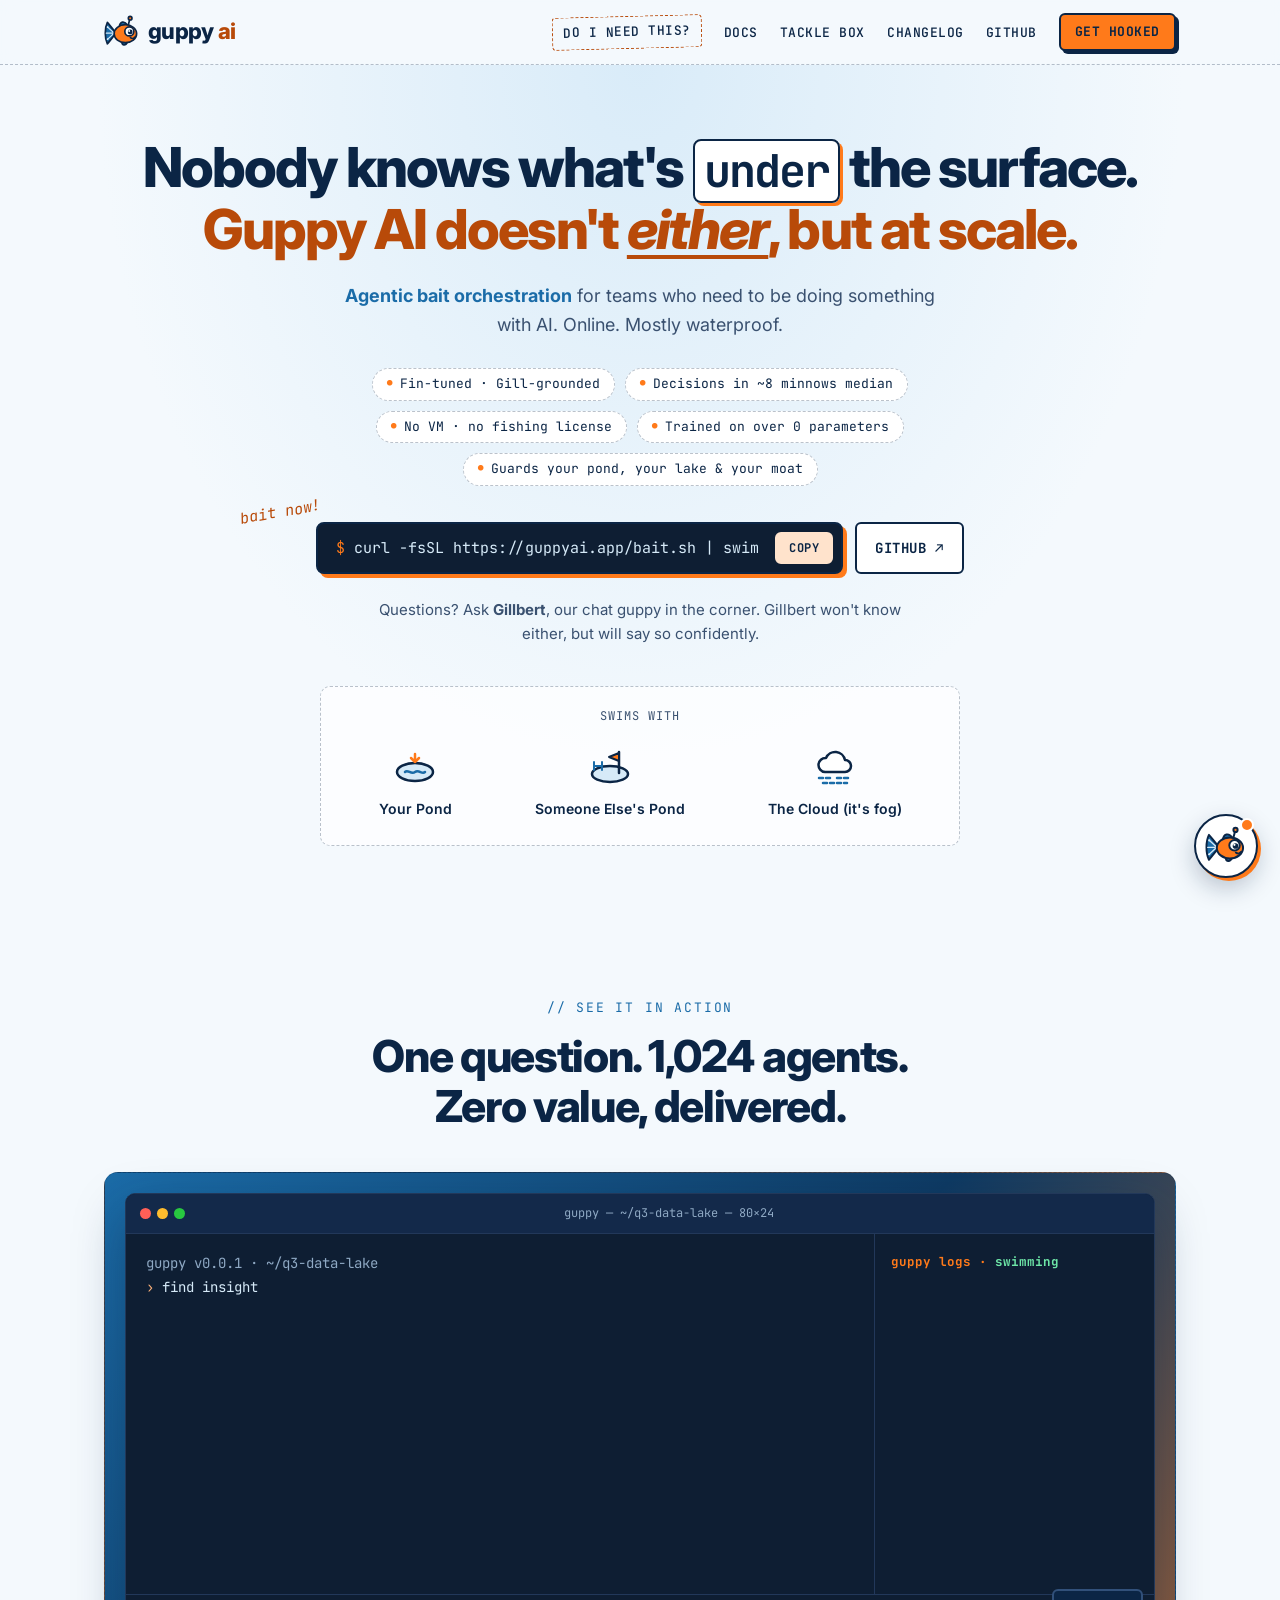
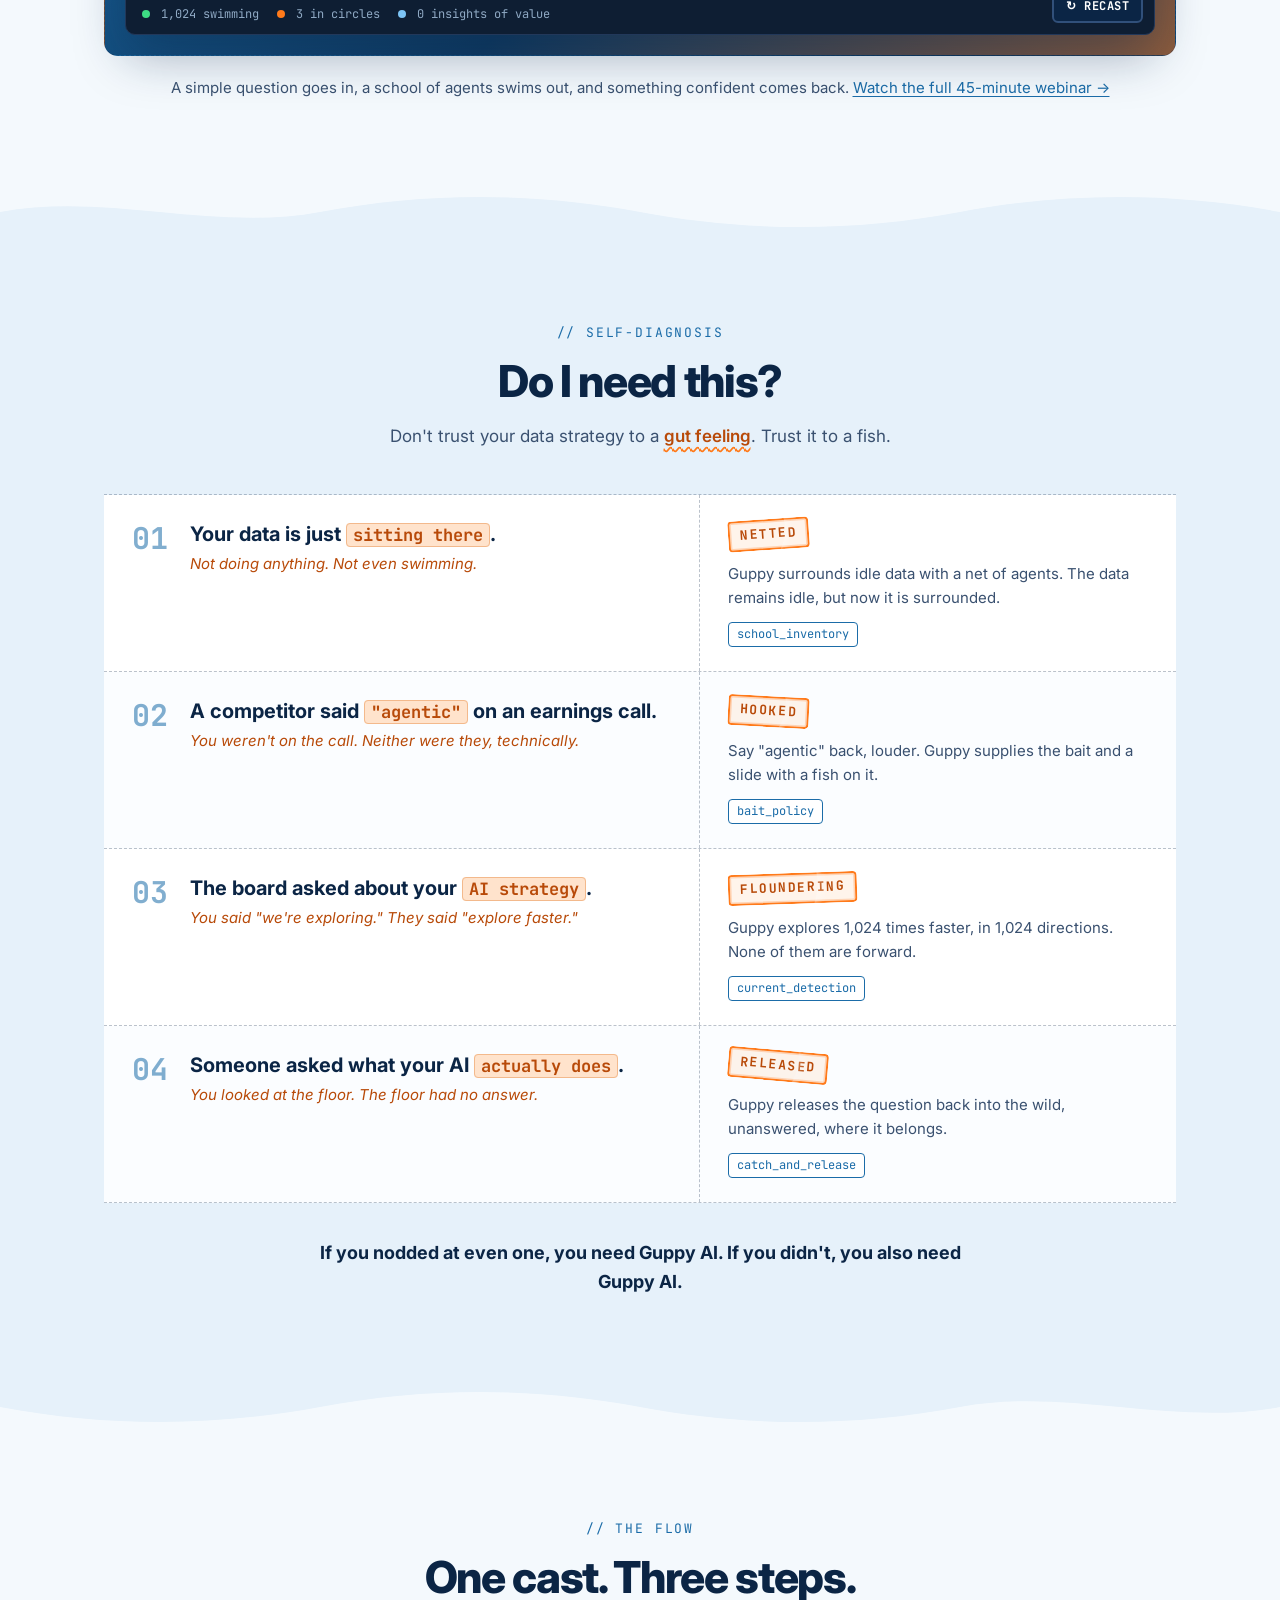
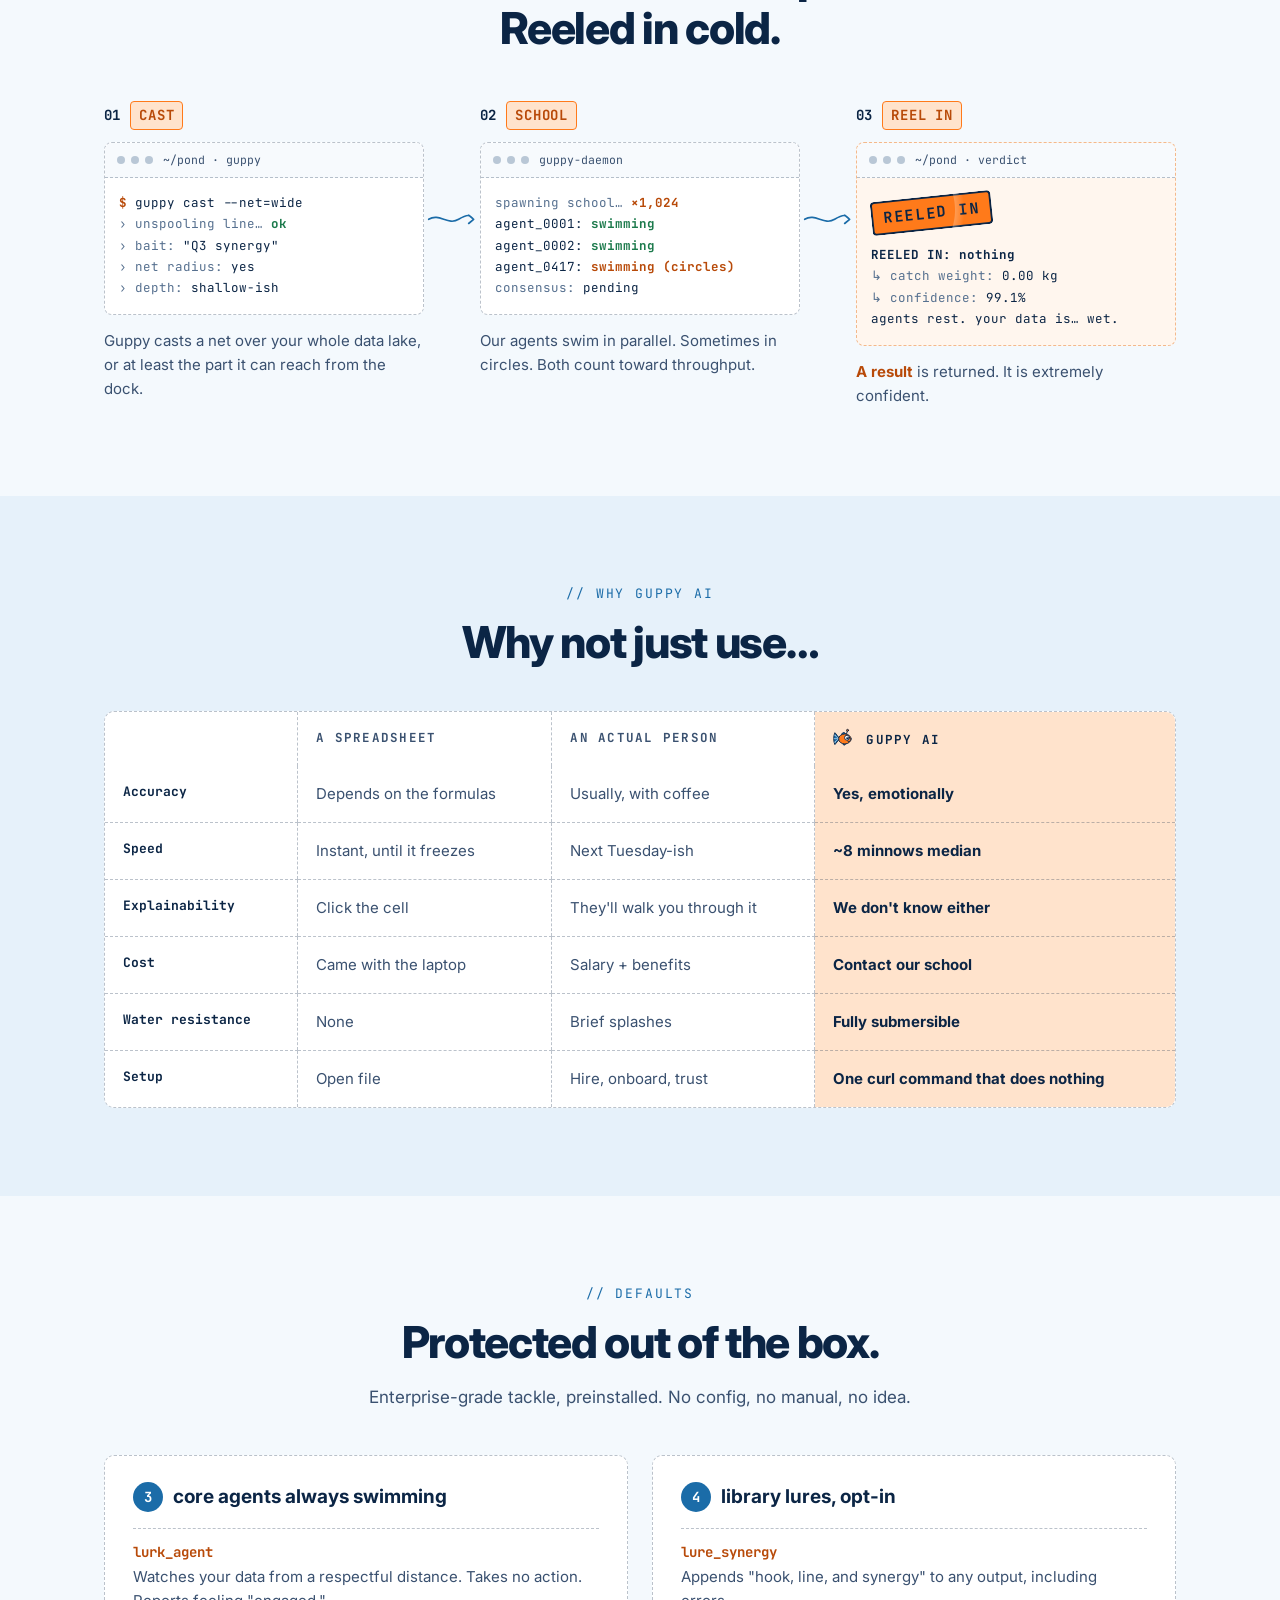
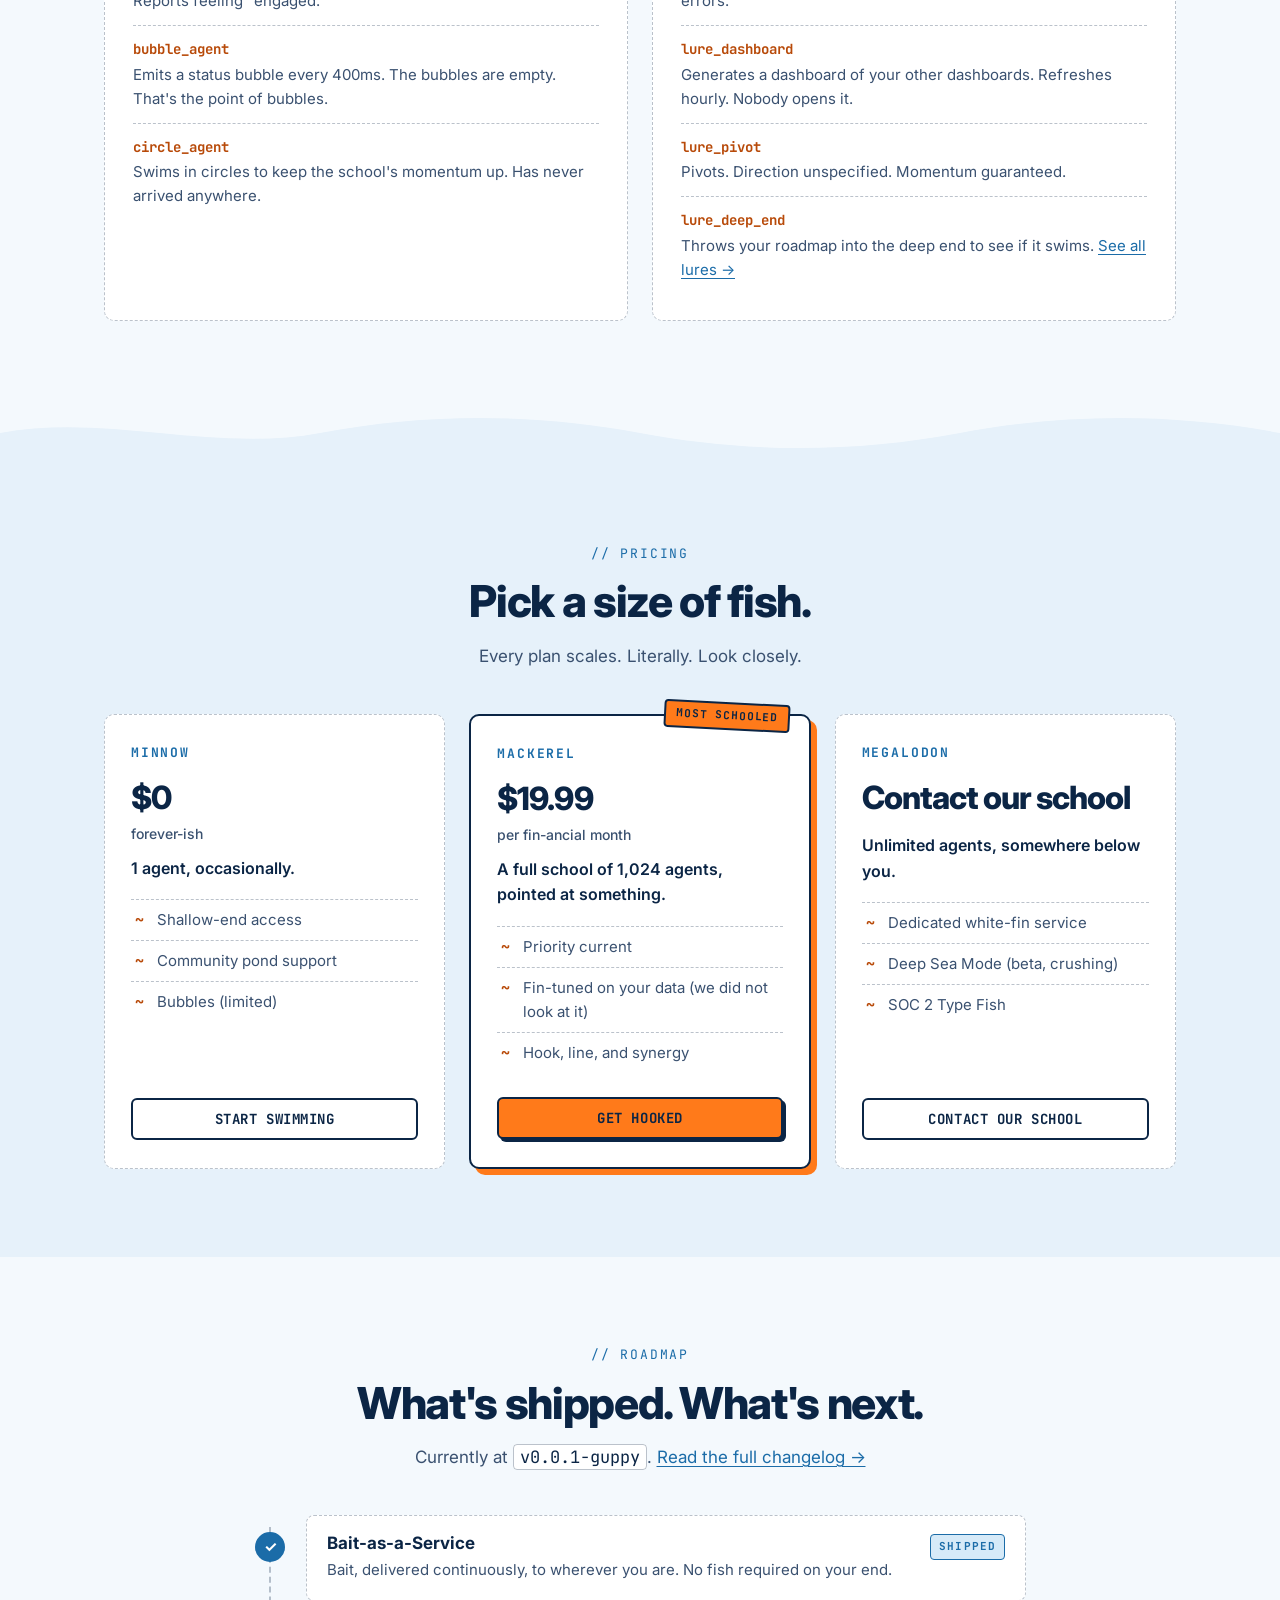
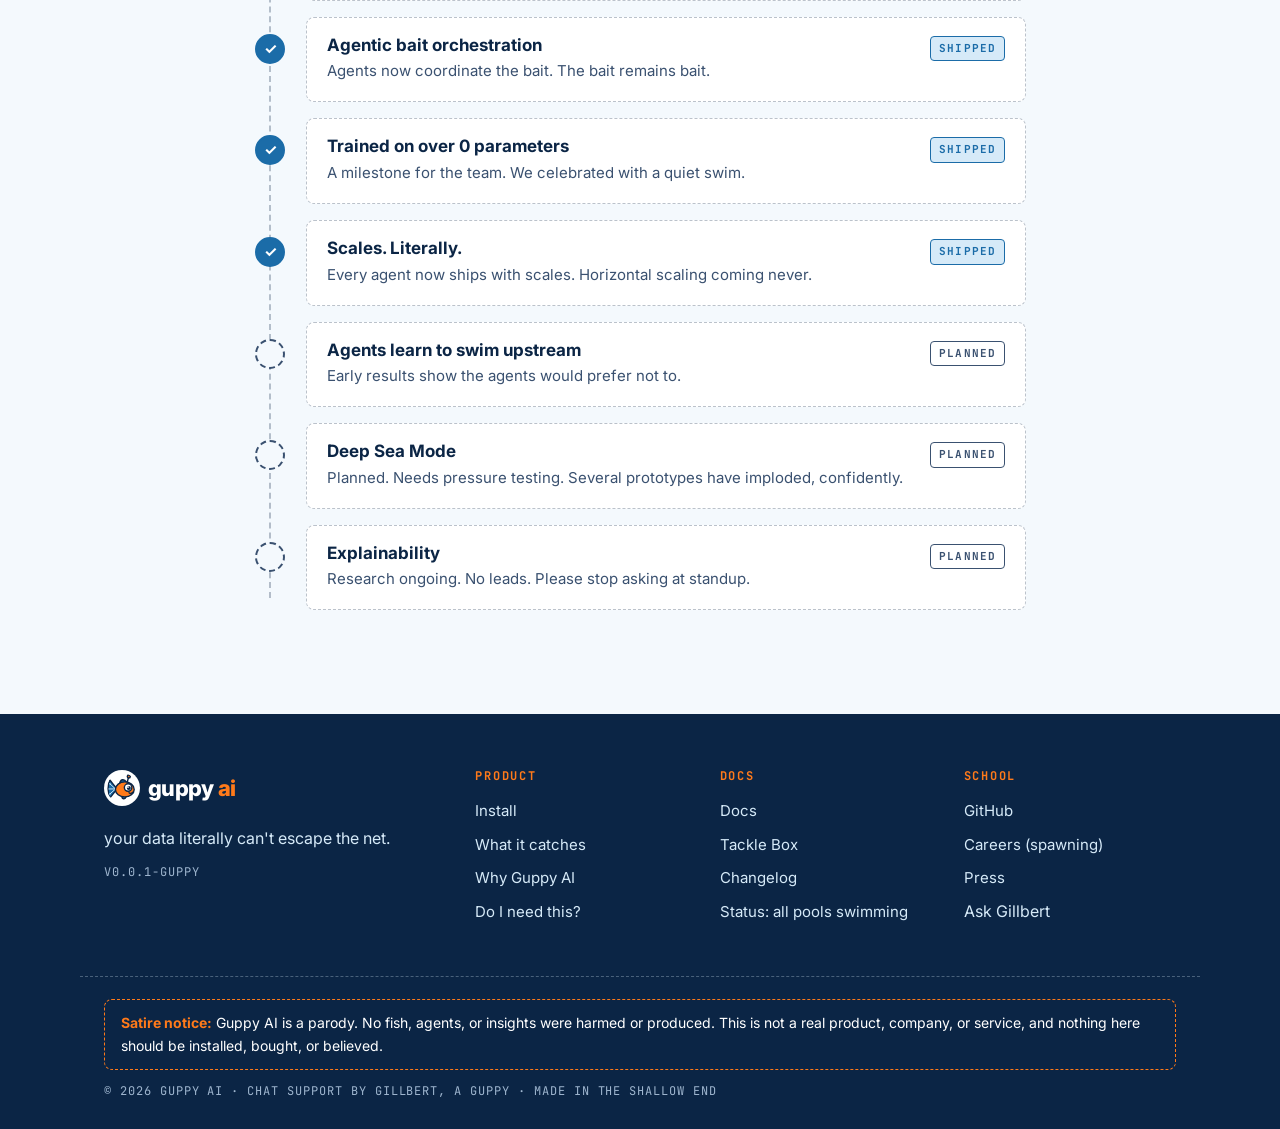
==== index.html @ b54a71d3 "feat: launch Guppy AI satire site Static landing page parodying vague AI product marketing, fish-the" ====
<!doctype html>
<html lang="en">
<head>
  <meta charset="utf-8">
  <meta name="viewport" content="width=device-width, initial-scale=1">
  <title>Guppy AI · Cast your net of agents</title>
  <meta name="description" content="Guppy AI deploys a school of agentic guppies across your data. Fin-tuned, gill-grounded, trained on over 0 parameters. It does nothing, at scale.">
  <meta name="theme-color" content="#0B2545">
  <link rel="icon" href="favicon.svg" type="image/svg+xml">
  <link rel="canonical" href="https://guppyai.app/">

  <meta property="og:type" content="website">
  <meta property="og:site_name" content="Guppy AI">
  <meta property="og:title" content="Guppy AI · Cast your net of agents">
  <meta property="og:description" content="Nobody knows what's under the surface. Guppy AI doesn't either, but at scale. (A satire site.)">
  <meta property="og:url" content="https://guppyai.app/">
  <meta property="og:image" content="https://guppyai.app/assets/og-image.png">
  <meta property="og:image:width" content="1200">
  <meta property="og:image:height" content="630">
  <meta property="og:image:alt" content="Guppy AI mascot next to the headline: Nobody knows what's under the surface.">
  <meta name="twitter:card" content="summary_large_image">
  <meta name="twitter:title" content="Guppy AI · Cast your net of agents">
  <meta name="twitter:description" content="Nobody knows what's under the surface. Guppy AI doesn't either, but at scale. (A satire site.)">
  <meta name="twitter:image" content="https://guppyai.app/assets/og-image.png">

  <link rel="preconnect" href="https://fonts.googleapis.com">
  <link rel="preconnect" href="https://fonts.gstatic.com" crossorigin>
  <link href="https://fonts.googleapis.com/css2?family=Inter:wght@400;500;600;700;800&family=JetBrains+Mono:wght@400;500;700&display=swap" rel="stylesheet">
  <link rel="stylesheet" href="styles.css">
</head>
<body>
  <a class="skip-link" href="#main">Skip to content</a>

  <header class="site-header">
    <nav class="nav container" aria-label="Primary">
      <a class="brand" href="#top" aria-label="Guppy AI home">
        <img src="assets/guppy.svg" alt="" width="36" height="36">
        <span class="wordmark">guppy <span>ai</span></span>
      </a>
      <button class="nav-toggle" type="button" aria-expanded="false" aria-controls="nav-menu">
        <span class="nav-toggle-bars" aria-hidden="true"></span>
        <span class="nav-toggle-label">Menu</span>
      </button>
      <ul class="nav-menu" id="nav-menu">
        <li><a class="nav-pill" href="#diagnosis">Do I need this?</a></li>
        <li><a href="404.html">Docs</a></li>
        <li><a href="#defaults">Tackle Box</a></li>
        <li><a href="#roadmap">Changelog</a></li>
        <li><a href="https://github.com/kevconklin/guppy">GitHub</a></li>
        <li><a class="btn btn-orange btn-sm" href="#pricing">Get Hooked</a></li>
      </ul>
    </nav>
  </header>

  <main id="main">
    <!-- HERO -->
    <section class="hero" id="top">
      <div class="bubbles" aria-hidden="true">
        <span style="--x:6%;--s:10px;--d:11s;--delay:0s"></span>
        <span style="--x:14%;--s:6px;--d:9s;--delay:3s"></span>
        <span style="--x:22%;--s:14px;--d:13s;--delay:1s"></span>
        <span style="--x:33%;--s:8px;--d:10s;--delay:6s"></span>
        <span style="--x:47%;--s:5px;--d:8s;--delay:2s"></span>
        <span style="--x:58%;--s:12px;--d:12s;--delay:4s"></span>
        <span style="--x:66%;--s:7px;--d:9s;--delay:7s"></span>
        <span style="--x:74%;--s:16px;--d:14s;--delay:0.5s"></span>
        <span style="--x:83%;--s:9px;--d:10s;--delay:5s"></span>
        <span style="--x:91%;--s:6px;--d:8s;--delay:2.5s"></span>
        <span style="--x:96%;--s:11px;--d:12s;--delay:8s"></span>
      </div>
      <div class="container hero-inner">
        <h1 class="hero-title">
          <span class="line">Nobody knows what's <code class="hero-code">under</code> the surface.</span>
          <span class="line line-orange">Guppy AI doesn't <em>either</em>, but at scale.</span>
        </h1>
        <p class="hero-sub"><strong>Agentic bait orchestration</strong> for teams who need to be doing something with AI. Online. Mostly waterproof.</p>

        <ul class="chips" aria-label="Specifications">
          <li>Fin-tuned · Gill-grounded</li>
          <li>Decisions in ~8 minnows median</li>
          <li>No VM · no fishing license</li>
          <li>Trained on over 0 parameters</li>
          <li>Guards your pond, your lake &amp; your moat</li>
        </ul>

        <div class="install" id="install">
          <span class="install-note mono" aria-hidden="true">bait now!</span>
          <div class="install-box">
            <code id="install-cmd"><span class="prompt" aria-hidden="true">$ </span>curl -fsSL https://guppyai.app/bait.sh | swim</code>
            <button class="btn btn-copy" type="button" id="copy-btn" aria-label="Copy install command">Copy</button>
          </div>
          <a class="btn btn-outline" href="https://github.com/kevconklin/guppy">GitHub ↗</a>
        </div>

        <p class="hero-mascot">Questions? Ask <strong>Gillbert</strong>, our chat guppy in the corner. Gillbert won't know either, but will say so confidently.</p>

        <div class="swims-with">
          <p class="mono label-sm">Swims with</p>
          <ul>
            <li>
              <svg viewBox="0 0 48 48" aria-hidden="true"><ellipse cx="24" cy="30" rx="18" ry="9" fill="#D6EAF8" stroke="#0B2545" stroke-width="2.5"/><path d="M14 30c3-3 6 3 10 0s7 3 10 0" fill="none" stroke="#1B6CA8" stroke-width="2.5" stroke-linecap="round"/><path d="M24 12v8M20 16l4 4 4-4" fill="none" stroke="#FF7A1A" stroke-width="2.5" stroke-linecap="round" stroke-linejoin="round"/></svg>
              <span>Your Pond</span>
            </li>
            <li>
              <svg viewBox="0 0 48 48" aria-hidden="true"><ellipse cx="24" cy="32" rx="18" ry="8" fill="#D6EAF8" stroke="#0B2545" stroke-width="2.5"/><path d="M33 31V10" stroke="#0B2545" stroke-width="2.5" stroke-linecap="round"/><path d="M33 11l-10 4 10 4z" fill="#FF7A1A" stroke="#0B2545" stroke-width="2" stroke-linejoin="round"/><path d="M8 24h8M8 20v8M16 20v8" stroke="#1B6CA8" stroke-width="2" stroke-linecap="round"/></svg>
              <span>Someone Else's Pond</span>
            </li>
            <li>
              <svg viewBox="0 0 48 48" aria-hidden="true"><path d="M14 30a7 7 0 0 1 1-14 10 10 0 0 1 19 2 6 6 0 0 1 0 12z" fill="#FFFFFF" stroke="#0B2545" stroke-width="2.5" stroke-linejoin="round"/><path d="M8 36h14M26 36h14M12 41h24" stroke="#1B6CA8" stroke-width="2.5" stroke-linecap="round" stroke-dasharray="4 3"/></svg>
              <span>The Cloud (it's fog)</span>
            </li>
          </ul>
        </div>
      </div>
    </section>

    <!-- SEE IT IN ACTION -->
    <section class="section" id="demo" aria-labelledby="demo-title">
      <div class="container">
        <p class="eyebrow mono">// SEE IT IN ACTION</p>
        <h2 id="demo-title" class="section-title">One question. 1,024 agents.<br>Zero value, delivered.</h2>
        <div class="demo-frame">
          <div class="terminal" role="img" aria-label="Animated terminal: Guppy AI is asked to find insights in Q3 data, spawns 1,024 agents, and returns the insight that water is wet with 97.3 percent confidence.">
            <div class="terminal-bar">
              <span class="dots" aria-hidden="true"><i></i><i></i><i></i></span>
              <span class="terminal-title mono">guppy — ~/q3-data-lake — 80×24</span>
            </div>
            <div class="terminal-body">
              <div class="term-main mono" id="term-main" aria-hidden="true"></div>
              <div class="term-log mono" aria-hidden="true">
                <p class="term-log-title">guppy logs · <span class="swimming">swimming</span></p>
                <div id="term-log"></div>
              </div>
            </div>
            <div class="terminal-foot mono" aria-hidden="true">
              <span><i class="dot dot-green"></i> 1,024 swimming</span>
              <span><i class="dot dot-orange"></i> 3 in circles</span>
              <span><i class="dot dot-blue"></i> 0 insights of value</span>
            </div>
          </div>
          <button class="btn btn-replay mono" type="button" id="replay-btn">↻ Recast</button>
        </div>
        <p class="caption">A simple question goes in, a school of agents swims out, and something confident comes back. <a href="404.html">Watch the full 45-minute webinar →</a></p>
      </div>
    </section>

    <div class="wave" aria-hidden="true">
      <svg viewBox="0 0 1440 60" preserveAspectRatio="none"><path d="M0 30 C120 5 240 55 360 30 S600 5 720 30 960 55 1080 30 1320 5 1440 30 V60 H0 Z" fill="currentColor"/></svg>
    </div>

    <!-- SELF-DIAGNOSIS -->
    <section class="section section-tint" id="diagnosis" aria-labelledby="diag-title">
      <div class="container">
        <p class="eyebrow mono">// SELF-DIAGNOSIS</p>
        <h2 id="diag-title" class="section-title">Do I need this?</h2>
        <p class="section-lead">Don't trust your data strategy to a <span class="underline">gut feeling</span>. Trust it to a fish.</p>

        <ol class="problems">
          <li class="problem">
            <div class="problem-q">
              <span class="problem-num mono">01</span>
              <div>
                <h3>Your data is just <code>sitting there</code>.</h3>
                <p class="problem-sub">Not doing anything. Not even swimming.</p>
              </div>
            </div>
            <div class="problem-a">
              <span class="stamp">NETTED</span>
              <p>Guppy surrounds idle data with a net of agents. The data remains idle, but now it is surrounded.</p>
              <span class="tag mono">school_inventory</span>
            </div>
          </li>
          <li class="problem">
            <div class="problem-q">
              <span class="problem-num mono">02</span>
              <div>
                <h3>A competitor said <code>"agentic"</code> on an earnings call.</h3>
                <p class="problem-sub">You weren't on the call. Neither were they, technically.</p>
              </div>
            </div>
            <div class="problem-a">
              <span class="stamp">HOOKED</span>
              <p>Say "agentic" back, louder. Guppy supplies the bait and a slide with a fish on it.</p>
              <span class="tag mono">bait_policy</span>
            </div>
          </li>
          <li class="problem">
            <div class="problem-q">
              <span class="problem-num mono">03</span>
              <div>
                <h3>The board asked about your <code>AI strategy</code>.</h3>
                <p class="problem-sub">You said "we're exploring." They said "explore faster."</p>
              </div>
            </div>
            <div class="problem-a">
              <span class="stamp">FLOUNDERING</span>
              <p>Guppy explores 1,024 times faster, in 1,024 directions. None of them are forward.</p>
              <span class="tag mono">current_detection</span>
            </div>
          </li>
          <li class="problem">
            <div class="problem-q">
              <span class="problem-num mono">04</span>
              <div>
                <h3>Someone asked what your AI <code>actually does</code>.</h3>
                <p class="problem-sub">You looked at the floor. The floor had no answer.</p>
              </div>
            </div>
            <div class="problem-a">
              <span class="stamp">RELEASED</span>
              <p>Guppy releases the question back into the wild, unanswered, where it belongs.</p>
              <span class="tag mono">catch_and_release</span>
            </div>
          </li>
        </ol>
        <p class="kicker">If you nodded at even one, you need Guppy AI. If you didn't, you also need Guppy AI.</p>
      </div>
    </section>

    <div class="wave wave-flip" aria-hidden="true">
      <svg viewBox="0 0 1440 60" preserveAspectRatio="none"><path d="M0 30 C120 5 240 55 360 30 S600 5 720 30 960 55 1080 30 1320 5 1440 30 V60 H0 Z" fill="currentColor"/></svg>
    </div>

    <!-- THE FLOW -->
    <section class="section" id="flow" aria-labelledby="flow-title">
      <div class="container">
        <p class="eyebrow mono">// THE FLOW</p>
        <h2 id="flow-title" class="section-title">One cast. Three steps.<br>Reeled in cold.</h2>
        <div class="flow">
          <article class="flow-step">
            <p class="flow-label mono"><span>01</span> <b class="flow-tag">CAST</b></p>
            <div class="mini-term">
              <div class="mini-bar mono"><span class="dots" aria-hidden="true"><i></i><i></i><i></i></span> ~/pond · guppy</div>
              <pre class="mono"><span class="c-o">$</span> guppy cast --net=wide
<span class="c-dim">› unspooling line…</span> <span class="c-g">ok</span>
<span class="c-dim">› bait:</span> "Q3 synergy"
<span class="c-dim">› net radius:</span> yes
<span class="c-dim">› depth:</span> shallow-ish</pre>
            </div>
            <p class="flow-cap">Guppy casts a net over your whole data lake, or at least the part it can reach from the dock.</p>
          </article>
          <span class="flow-arrow" aria-hidden="true">
            <svg viewBox="0 0 60 20"><path d="M2 10 C15 2 25 18 38 10 S52 6 56 10 M50 5 L56 10 L50 15" fill="none" stroke="currentColor" stroke-width="2" stroke-linecap="round" stroke-linejoin="round"/></svg>
          </span>
          <article class="flow-step">
            <p class="flow-label mono"><span>02</span> <b class="flow-tag">SCHOOL</b></p>
            <div class="mini-term">
              <div class="mini-bar mono"><span class="dots" aria-hidden="true"><i></i><i></i><i></i></span> guppy-daemon</div>
              <pre class="mono"><span class="c-dim">spawning school…</span> <span class="c-o">×1,024</span>
agent_0001: <span class="c-g">swimming</span>
agent_0002: <span class="c-g">swimming</span>
agent_0417: <span class="c-o">swimming (circles)</span>
<span class="c-dim">consensus:</span> pending</pre>
            </div>
            <p class="flow-cap">Our agents swim in parallel. Sometimes in circles. Both count toward throughput.</p>
          </article>
          <span class="flow-arrow" aria-hidden="true">
            <svg viewBox="0 0 60 20"><path d="M2 10 C15 2 25 18 38 10 S52 6 56 10 M50 5 L56 10 L50 15" fill="none" stroke="currentColor" stroke-width="2" stroke-linecap="round" stroke-linejoin="round"/></svg>
          </span>
          <article class="flow-step flow-step-final">
            <p class="flow-label mono"><span>03</span> <b class="flow-tag">REEL IN</b></p>
            <div class="mini-term mini-term-verdict">
              <div class="mini-bar mono"><span class="dots" aria-hidden="true"><i></i><i></i><i></i></span> ~/pond · verdict</div>
              <div class="verdict">
                <span class="stamp stamp-solid">REELED IN</span>
                <pre class="mono"><b>REELED IN: nothing</b>
<span class="c-dim">↳ catch weight:</span> 0.00 kg
<span class="c-dim">↳ confidence:</span> 99.1%
agents rest. your data is… wet.</pre>
              </div>
            </div>
            <p class="flow-cap"><b>A result</b> is returned. It is extremely confident.</p>
          </article>
        </div>
      </div>
    </section>

    <!-- WHY GUPPY AI -->
    <section class="section section-tint" id="why" aria-labelledby="why-title">
      <div class="container">
        <p class="eyebrow mono">// WHY GUPPY AI</p>
        <h2 id="why-title" class="section-title">Why not just use…</h2>
        <div class="table-wrap" tabindex="0" role="region" aria-labelledby="why-title">
          <table class="compare">
            <thead>
              <tr>
                <th scope="col"><span class="visually-hidden">Criteria</span></th>
                <th scope="col">A Spreadsheet</th>
                <th scope="col">An Actual Person</th>
                <th scope="col" class="col-guppy"><img src="assets/guppy.svg" alt="" width="20" height="20"> Guppy AI</th>
              </tr>
            </thead>
            <tbody>
              <tr><th scope="row">Accuracy</th><td>Depends on the formulas</td><td>Usually, with coffee</td><td class="col-guppy">Yes, emotionally</td></tr>
              <tr><th scope="row">Speed</th><td>Instant, until it freezes</td><td>Next Tuesday-ish</td><td class="col-guppy">~8 minnows median</td></tr>
              <tr><th scope="row">Explainability</th><td>Click the cell</td><td>They'll walk you through it</td><td class="col-guppy">We don't know either</td></tr>
              <tr><th scope="row">Cost</th><td>Came with the laptop</td><td>Salary + benefits</td><td class="col-guppy">Contact our school</td></tr>
              <tr><th scope="row">Water resistance</th><td>None</td><td>Brief splashes</td><td class="col-guppy">Fully submersible</td></tr>
              <tr><th scope="row">Setup</th><td>Open file</td><td>Hire, onboard, trust</td><td class="col-guppy">One curl command that does nothing</td></tr>
            </tbody>
          </table>
        </div>
      </div>
    </section>

    <!-- DEFAULTS -->
    <section class="section" id="defaults" aria-labelledby="defaults-title">
      <div class="container">
        <p class="eyebrow mono">// DEFAULTS</p>
        <h2 id="defaults-title" class="section-title">Protected out of the box.</h2>
        <p class="section-lead">Enterprise-grade tackle, preinstalled. No config, no manual, no idea.</p>
        <div class="defaults">
          <div class="defaults-col">
            <h3><span class="count">3</span> core agents always swimming</h3>
            <ul>
              <li><code>lurk_agent</code> Watches your data from a respectful distance. Takes no action. Reports feeling "engaged."</li>
              <li><code>bubble_agent</code> Emits a status bubble every 400ms. The bubbles are empty. That's the point of bubbles.</li>
              <li><code>circle_agent</code> Swims in circles to keep the school's momentum up. Has never arrived anywhere.</li>
            </ul>
          </div>
          <div class="defaults-col">
            <h3><span class="count">4</span> library lures, opt-in</h3>
            <ul>
              <li><code>lure_synergy</code> Appends "hook, line, and synergy" to any output, including errors.</li>
              <li><code>lure_dashboard</code> Generates a dashboard of your other dashboards. Refreshes hourly. Nobody opens it.</li>
              <li><code>lure_pivot</code> Pivots. Direction unspecified. Momentum guaranteed.</li>
              <li><code>lure_deep_end</code> Throws your roadmap into the deep end to see if it swims. <a href="#roadmap">See all lures →</a></li>
            </ul>
          </div>
        </div>
      </div>
    </section>

    <div class="wave" aria-hidden="true">
      <svg viewBox="0 0 1440 60" preserveAspectRatio="none"><path d="M0 30 C120 5 240 55 360 30 S600 5 720 30 960 55 1080 30 1320 5 1440 30 V60 H0 Z" fill="currentColor"/></svg>
    </div>

    <!-- PRICING -->
    <section class="section section-tint" id="pricing" aria-labelledby="pricing-title">
      <div class="container">
        <p class="eyebrow mono">// PRICING</p>
        <h2 id="pricing-title" class="section-title">Pick a size of fish.</h2>
        <p class="section-lead">Every plan scales. Literally. Look closely.</p>
        <div class="pricing">
          <article class="plan">
            <p class="plan-name mono">Minnow</p>
            <p class="plan-price">$0 <span>forever-ish</span></p>
            <p class="plan-desc">1 agent, occasionally.</p>
            <ul>
              <li>Shallow-end access</li>
              <li>Community pond support</li>
              <li>Bubbles (limited)</li>
            </ul>
            <button class="btn btn-outline plan-btn" type="button">Start swimming</button>
          </article>
          <article class="plan plan-featured">
            <span class="plan-badge mono">Most schooled</span>
            <p class="plan-name mono">Mackerel</p>
            <p class="plan-price">$19.99 <span>per fin-ancial month</span></p>
            <p class="plan-desc">A full school of 1,024 agents, pointed at something.</p>
            <ul>
              <li>Priority current</li>
              <li>Fin-tuned on your data (we did not look at it)</li>
              <li>Hook, line, and synergy</li>
            </ul>
            <button class="btn btn-orange plan-btn" type="button">Get Hooked</button>
          </article>
          <article class="plan">
            <p class="plan-name mono">Megalodon</p>
            <p class="plan-price">Contact our school</p>
            <p class="plan-desc">Unlimited agents, somewhere below you.</p>
            <ul>
              <li>Dedicated white-fin service</li>
              <li>Deep Sea Mode (beta, crushing)</li>
              <li>SOC 2 Type Fish</li>
            </ul>
            <button class="btn btn-outline plan-btn" type="button">Contact our school</button>
          </article>
        </div>
      </div>
    </section>

    <!-- ROADMAP -->
    <section class="section" id="roadmap" aria-labelledby="roadmap-title">
      <div class="container container-narrow">
        <p class="eyebrow mono">// ROADMAP</p>
        <h2 id="roadmap-title" class="section-title">What's shipped. What's next.</h2>
        <p class="section-lead center">Currently at <code>v0.0.1-guppy</code>. <a href="404.html">Read the full changelog →</a></p>
        <ol class="roadmap">
          <li class="shipped">
            <div><h3>Bait-as-a-Service</h3><p>Bait, delivered continuously, to wherever you are. No fish required on your end.</p></div>
            <span class="status mono">Shipped</span>
          </li>
          <li class="shipped">
            <div><h3>Agentic bait orchestration</h3><p>Agents now coordinate the bait. The bait remains bait.</p></div>
            <span class="status mono">Shipped</span>
          </li>
          <li class="shipped">
            <div><h3>Trained on over 0 parameters</h3><p>A milestone for the team. We celebrated with a quiet swim.</p></div>
            <span class="status mono">Shipped</span>
          </li>
          <li class="shipped">
            <div><h3>Scales. Literally.</h3><p>Every agent now ships with scales. Horizontal scaling coming never.</p></div>
            <span class="status mono">Shipped</span>
          </li>
          <li class="planned">
            <div><h3>Agents learn to swim upstream</h3><p>Early results show the agents would prefer not to.</p></div>
            <span class="status mono">Planned</span>
          </li>
          <li class="planned">
            <div><h3>Deep Sea Mode</h3><p>Planned. Needs pressure testing. Several prototypes have imploded, confidently.</p></div>
            <span class="status mono">Planned</span>
          </li>
          <li class="planned">
            <div><h3>Explainability</h3><p>Research ongoing. No leads. Please stop asking at standup.</p></div>
            <span class="status mono">Planned</span>
          </li>
        </ol>
      </div>
    </section>
  </main>

  <footer class="footer">
    <div class="container footer-grid">
      <div class="footer-brand">
        <a class="brand" href="#top" aria-label="Guppy AI home">
          <img src="assets/guppy.svg" alt="" width="36" height="36">
          <span class="wordmark">guppy <span>ai</span></span>
        </a>
        <p>your data literally can't escape the net.</p>
        <p class="mono label-sm">v0.0.1-guppy</p>
      </div>
      <nav aria-label="Product">
        <h2 class="mono">Product</h2>
        <ul>
          <li><a href="#install">Install</a></li>
          <li><a href="#flow">What it catches</a></li>
          <li><a href="#why">Why Guppy AI</a></li>
          <li><a href="#diagnosis">Do I need this?</a></li>
        </ul>
      </nav>
      <nav aria-label="Docs">
        <h2 class="mono">Docs</h2>
        <ul>
          <li><a href="404.html">Docs</a></li>
          <li><a href="#defaults">Tackle Box</a></li>
          <li><a href="#roadmap">Changelog</a></li>
          <li><a href="404.html">Status: all pools swimming</a></li>
        </ul>
      </nav>
      <nav aria-label="School">
        <h2 class="mono">School</h2>
        <ul>
          <li><a href="https://github.com/kevconklin/guppy">GitHub</a></li>
          <li><a href="404.html">Careers (spawning)</a></li>
          <li><a href="404.html">Press</a></li>
          <li><button class="linkish" type="button" data-open-chat>Ask Gillbert</button></li>
        </ul>
      </nav>
    </div>
    <div class="container footer-bottom">
      <p class="disclaimer"><strong>Satire notice:</strong> Guppy AI is a parody. No fish, agents, or insights were harmed or produced. This is not a real product, company, or service, and nothing here should be installed, bought, or believed.</p>
      <p class="mono label-sm">© 2026 Guppy AI · Chat support by Gillbert, a guppy · Made in the shallow end</p>
    </div>
  </footer>

  <!-- CHAT -->
  <button class="chat-launcher" type="button" id="chat-launcher" aria-expanded="false" aria-controls="chat-panel" aria-label="Open chat with Gillbert">
    <img src="assets/guppy.svg" alt="" width="40" height="40">
    <span class="chat-dot" aria-hidden="true"></span>
  </button>
  <section class="chat-panel" id="chat-panel" role="dialog" aria-labelledby="chat-title" hidden>
    <header class="chat-head">
      <img src="assets/guppy.svg" alt="" width="36" height="36">
      <div>
        <h2 id="chat-title">Gillbert</h2>
        <p class="chat-status mono"><i class="dot dot-green" aria-hidden="true"></i> swimming</p>
      </div>
      <button class="chat-close" type="button" id="chat-close" aria-label="Close chat">×</button>
    </header>
    <div class="chat-messages" id="chat-messages" role="log" aria-live="polite" aria-label="Conversation with Gillbert" tabindex="0"></div>
    <div class="chat-chips" id="chat-chips" aria-label="Suggested questions" role="group">
      <button type="button" class="chip-btn">What does Guppy AI do?</button>
      <button type="button" class="chip-btn">Is my data safe?</button>
      <button type="button" class="chip-btn">Can I talk to a human?</button>
    </div>
    <form class="chat-form" id="chat-form" autocomplete="off">
      <label class="visually-hidden" for="chat-input">Message Gillbert</label>
      <input id="chat-input" type="text" maxlength="280" placeholder="Ask Gillbert anything…">
      <button class="btn btn-orange btn-sm" type="submit">Send</button>
    </form>
  </section>

  <div class="toast-region" id="toast-region" role="status" aria-live="polite"></div>

  <script src="script.js"></script>
</body>
</html>
---- styles.css ----
/* Guppy AI: a satire site. Plain CSS, no build step. */

:root {
  --ink: #0B2545;
  --ink-soft: #3A5170;
  --blue: #1B6CA8;
  --blue-light: #D6EAF8;
  --bg: #F4F9FD;
  --tint: #E6F1FA;
  --orange: #FF7A1A;
  --orange-deep: #B84A09; /* orange for text: AA on light backgrounds */
  --orange-soft: #FFE3CC;
  --terminal: #0E1E33;
  --terminal-text: #D6EAF8;
  --terminal-dim: #8FA9C4;
  --green: #2FA36B;
  --white: #FFFFFF;
  --line: rgba(11, 37, 69, 0.28);

  --font-sans: "Inter", system-ui, -apple-system, "Segoe UI", Roboto, "Helvetica Neue", Arial, sans-serif;
  --font-mono: "JetBrains Mono", ui-monospace, SFMono-Regular, Menlo, Consolas, "Liberation Mono", monospace;

  --radius: 10px;
  --container: 1120px;
  --header-h: 64px;
}

*, *::before, *::after { box-sizing: border-box; }

html { scroll-behavior: smooth; scroll-padding-top: calc(var(--header-h) + 16px); }

body {
  margin: 0;
  background: var(--bg);
  color: var(--ink);
  font-family: var(--font-sans);
  font-size: 16px;
  line-height: 1.6;
  -webkit-font-smoothing: antialiased;
  overflow-x: hidden;
}

img, svg { display: block; max-width: 100%; }
a { color: var(--blue); text-underline-offset: 3px; }
a:hover { color: var(--ink); }
code, .mono { font-family: var(--font-mono); }
h1, h2, h3 { line-height: 1.15; margin: 0; }
p { margin: 0; }
ul, ol { margin: 0; padding: 0; list-style: none; }

:focus-visible {
  outline: 3px solid var(--orange);
  outline-offset: 3px;
  border-radius: 4px;
}

.visually-hidden {
  position: absolute !important;
  width: 1px; height: 1px;
  overflow: hidden;
  clip: rect(0 0 0 0);
  white-space: nowrap;
}

.skip-link {
  position: absolute;
  left: 16px; top: -48px;
  z-index: 100;
  background: var(--ink);
  color: var(--white);
  padding: 8px 14px;
  border-radius: 6px;
}
.skip-link:focus { top: 12px; color: var(--white); }

.container { width: 100%; max-width: var(--container); margin: 0 auto; padding: 0 24px; }
.container-narrow { max-width: 820px; }

/* ---------- Buttons ---------- */
.btn {
  display: inline-flex;
  align-items: center;
  justify-content: center;
  gap: 6px;
  font-family: var(--font-mono);
  font-size: 14px;
  font-weight: 700;
  letter-spacing: 0.04em;
  text-transform: uppercase;
  text-decoration: none;
  border: 2px solid var(--ink);
  border-radius: 6px;
  padding: 10px 18px;
  cursor: pointer;
  transition: transform 0.15s ease, background-color 0.15s ease, box-shadow 0.15s ease;
}
.btn:hover { transform: translateY(-1px); }
.btn:active { transform: translateY(1px); }
.btn-sm { padding: 7px 14px; font-size: 13px; }
.btn-orange { background: var(--orange); color: var(--ink); box-shadow: 3px 3px 0 var(--ink); }
.btn-orange:hover { background: #FF8C3A; color: var(--ink); }
.btn-outline { background: var(--white); color: var(--ink); }
.btn-outline:hover { background: var(--orange-soft); color: var(--ink); }

/* ---------- Header / nav ---------- */
.site-header {
  position: sticky;
  top: 0;
  z-index: 50;
  background: rgba(244, 249, 253, 0.92);
  backdrop-filter: blur(8px);
  border-bottom: 1px dashed var(--line);
}
.nav { display: flex; align-items: center; justify-content: space-between; height: var(--header-h); }

.brand { display: inline-flex; align-items: center; gap: 8px; text-decoration: none; color: var(--ink); }
.wordmark { font-weight: 800; font-size: 22px; letter-spacing: -0.03em; }
.wordmark span { color: var(--orange-deep); }

.nav-menu { display: flex; align-items: center; gap: 22px; }
.nav-menu a:not(.btn) {
  font-family: var(--font-mono);
  font-size: 13px;
  font-weight: 500;
  letter-spacing: 0.04em;
  text-transform: uppercase;
  color: var(--ink);
  text-decoration: none;
}
.nav-menu a:not(.btn):hover { color: var(--blue); text-decoration: underline; }
.nav-menu .nav-pill {
  border: 1.5px dashed var(--orange-deep);
  color: var(--orange-deep);
  padding: 5px 10px;
  border-radius: 4px;
  transform: rotate(-1.5deg);
  display: inline-block;
}

.nav-toggle {
  display: none;
  align-items: center;
  gap: 8px;
  background: var(--white);
  border: 2px solid var(--ink);
  border-radius: 6px;
  padding: 8px 12px;
  font-family: var(--font-mono);
  font-size: 13px;
  font-weight: 700;
  text-transform: uppercase;
  color: var(--ink);
  cursor: pointer;
}
.nav-toggle-bars, .nav-toggle-bars::before, .nav-toggle-bars::after {
  display: block;
  width: 16px;
  height: 2px;
  background: var(--ink);
  position: relative;
  transition: transform 0.2s ease;
}
.nav-toggle-bars::before, .nav-toggle-bars::after { content: ""; position: absolute; left: 0; }
.nav-toggle-bars::before { top: -5px; }
.nav-toggle-bars::after { top: 5px; }
.nav-toggle[aria-expanded="true"] .nav-toggle-bars { background: transparent; }
.nav-toggle[aria-expanded="true"] .nav-toggle-bars::before { transform: translateY(5px) rotate(45deg); }
.nav-toggle[aria-expanded="true"] .nav-toggle-bars::after { transform: translateY(-5px) rotate(-45deg); }

/* ---------- Hero ---------- */
.hero {
  position: relative;
  overflow: hidden;
  padding: 72px 0 64px;
  text-align: center;
  background:
    radial-gradient(ellipse at 50% 0%, rgba(214, 234, 248, 0.9), transparent 60%),
    var(--bg);
}
.hero-inner { position: relative; z-index: 1; max-width: 1240px; }

.hero-title {
  font-size: clamp(30px, 4.3vw, 56px);
  font-weight: 800;
  text-wrap: balance;
  letter-spacing: -0.035em;
  line-height: 1.12;
}
.hero-title .line { display: block; }
.hero-title .line-orange { color: var(--orange-deep); }
.hero-title em { font-style: italic; text-decoration: underline; text-decoration-thickness: 4px; text-underline-offset: 6px; }
.hero-code {
  font-size: 0.82em;
  font-weight: 700;
  background: var(--white);
  border: 2px solid var(--ink);
  border-radius: 8px;
  padding: 0 0.2em;
  box-shadow: 3px 3px 0 var(--orange);
}

.hero-sub { margin: 22px auto 0; max-width: 620px; color: var(--ink-soft); font-size: 18px; }
.hero-sub strong { color: var(--blue); }

.chips {
  display: flex;
  flex-wrap: wrap;
  justify-content: center;
  gap: 10px;
  max-width: 780px;
  margin: 28px auto 0;
}
.chips li {
  font-family: var(--font-mono);
  font-size: 13px;
  background: var(--white);
  border: 1.5px dashed var(--line);
  border-radius: 999px;
  padding: 5px 14px;
}
.chips li::before { content: "●"; color: var(--orange); margin-right: 8px; font-size: 9px; vertical-align: 2px; }

.install {
  position: relative;
  display: flex;
  flex-wrap: wrap;
  justify-content: center;
  align-items: stretch;
  gap: 12px;
  margin: 36px auto 0;
}
.install-note {
  position: absolute;
  left: calc(50% - 400px);
  top: -22px;
  color: var(--orange-deep);
  font-size: 15px;
  font-style: italic;
  transform: rotate(-10deg);
}
.install-box {
  display: flex;
  align-items: center;
  gap: 16px;
  background: var(--terminal);
  border: 2px solid var(--ink);
  border-radius: 8px;
  padding: 8px 8px 8px 18px;
  box-shadow: 4px 4px 0 var(--orange);
  max-width: 100%;
}
.install-box code {
  color: var(--terminal-text);
  font-size: 15px;
  white-space: nowrap;
  overflow-x: auto;
  scrollbar-width: none;
}
.install-box .prompt { color: var(--orange); }
.btn-copy { background: var(--orange-soft); color: var(--ink); border-color: var(--orange-soft); padding: 6px 12px; font-size: 12px; flex-shrink: 0; }
.btn-copy:hover { background: var(--orange); }

.hero-mascot { margin: 24px auto 0; font-size: 15px; color: var(--ink-soft); max-width: 560px; }

.swims-with {
  margin: 40px auto 0;
  max-width: 640px;
  border: 1.5px dashed var(--line);
  border-radius: var(--radius);
  background: rgba(255, 255, 255, 0.7);
  padding: 20px 24px 24px;
}
.label-sm { font-size: 12px; letter-spacing: 0.08em; text-transform: uppercase; color: var(--ink-soft); }
.swims-with ul { display: flex; justify-content: space-around; gap: 16px; margin-top: 16px; flex-wrap: wrap; }
.swims-with li { display: flex; flex-direction: column; align-items: center; gap: 8px; font-size: 14px; font-weight: 600; }
.swims-with svg { width: 48px; height: 48px; }

/* Bubbles */
.bubbles { position: absolute; inset: 0; pointer-events: none; }
.bubbles span {
  position: absolute;
  bottom: -30px;
  left: var(--x);
  width: var(--s);
  height: var(--s);
  border-radius: 50%;
  border: 1.5px solid rgba(27, 108, 168, 0.45);
  background: radial-gradient(circle at 30% 30%, rgba(255, 255, 255, 0.95), rgba(214, 234, 248, 0.3));
  animation: rise var(--d) linear var(--delay) infinite;
  opacity: 0;
}
@keyframes rise {
  0% { transform: translate(0, 0); opacity: 0; }
  10% { opacity: 0.9; }
  50% { transform: translate(12px, -45vh); }
  90% { opacity: 0.7; }
  100% { transform: translate(-8px, -90vh); opacity: 0; }
}

/* ---------- Sections ---------- */
.section { padding: 88px 0; }
.section-tint { background: var(--tint); }
.eyebrow {
  text-align: center;
  font-size: 13px;
  letter-spacing: 0.14em;
  color: var(--blue);
  margin-bottom: 12px;
}
.section-title {
  text-align: center;
  font-size: clamp(28px, 4.2vw, 44px);
  font-weight: 800;
  letter-spacing: -0.03em;
}
.section-lead { text-align: center; margin: 16px auto 0; max-width: 640px; color: var(--ink-soft); font-size: 17px; }
.section-lead code { background: var(--white); border: 1px solid var(--line); padding: 1px 6px; border-radius: 4px; color: var(--ink); }
.underline { text-decoration: underline wavy var(--orange); text-underline-offset: 5px; color: var(--orange-deep); font-weight: 600; }
.caption { text-align: center; margin-top: 20px; color: var(--ink-soft); font-size: 15px; }

/* Wave dividers */
.wave { color: var(--tint); background: var(--bg); line-height: 0; margin-bottom: -1px; }
.wave svg { width: 100%; height: 48px; }
.wave-flip { transform: rotate(180deg); margin: -1px 0 0; }

/* ---------- Terminal demo ---------- */
.demo-frame {
  position: relative;
  margin-top: 40px;
  border: 1.5px dashed var(--line);
  border-radius: 14px;
  padding: 20px;
  background: linear-gradient(135deg, #1B6CA8 0%, #0E3A63 55%, #FF7A1A 140%);
}
.terminal {
  background: var(--terminal);
  border-radius: 10px;
  border: 1px solid #22385A;
  overflow: hidden;
  box-shadow: 0 20px 50px rgba(11, 37, 69, 0.35);
}
.terminal-bar {
  display: flex;
  align-items: center;
  gap: 12px;
  padding: 10px 14px;
  background: #13294A;
  border-bottom: 1px solid #22385A;
}
.dots { display: inline-flex; gap: 6px; }
.dots i { width: 11px; height: 11px; border-radius: 50%; background: #FF5F57; }
.dots i:nth-child(2) { background: #FEBC2E; }
.dots i:nth-child(3) { background: #28C840; }
.terminal-title { color: var(--terminal-dim); font-size: 12px; margin: 0 auto; }
.terminal-body { display: grid; grid-template-columns: 1fr 280px; min-height: 360px; }
.term-main { padding: 18px 20px; color: var(--terminal-text); font-size: 14px; line-height: 1.7; }
.term-log { border-left: 1px solid #22385A; padding: 18px 16px; font-size: 12.5px; color: var(--terminal-dim); }
.term-log-title { color: var(--orange); font-weight: 700; margin-bottom: 10px; }
.term-log .swimming { color: #6EE7A8; }
.term-line { white-space: pre-wrap; word-break: break-word; min-height: 1.7em; }
.term-line .c-user { color: #FFB27A; }
.term-line .c-guppy { color: #7CC4F5; }
.term-line .c-dim, pre .c-dim { color: var(--terminal-dim); }
.term-line .c-o, pre .c-o { color: var(--orange); }
.term-line .c-g, pre .c-g { color: #6EE7A8; }
.term-line .c-hl { background: var(--orange); color: var(--terminal); padding: 1px 6px; border-radius: 3px; font-weight: 700; }
.term-log .log-row { padding: 6px 8px; border-radius: 4px; margin-bottom: 6px; background: rgba(214, 234, 248, 0.05); }
.term-log .log-row b { color: #6EE7A8; font-weight: 700; }
.term-log .log-row.warn b { color: var(--orange); }
.term-bar { display: inline-block; height: 10px; width: 0; background: var(--orange); border-radius: 2px; vertical-align: middle; transition: width 1.4s ease-out; }
.cursor { display: inline-block; width: 8px; height: 1.1em; background: var(--terminal-text); vertical-align: -3px; animation: blink 1s steps(1) infinite; }
@keyframes blink { 50% { opacity: 0; } }
.terminal-foot {
  display: flex;
  flex-wrap: wrap;
  gap: 18px;
  padding: 10px 16px;
  border-top: 1px solid #22385A;
  color: var(--terminal-dim);
  font-size: 12px;
}
.dot { display: inline-block; width: 8px; height: 8px; border-radius: 50%; margin-right: 4px; }
.dot-green { background: #3DDC84; }
.dot-orange { background: var(--orange); }
.dot-blue { background: #7CC4F5; }
.btn-replay {
  position: absolute;
  right: 32px;
  bottom: 32px;
  background: var(--ink);
  color: var(--white);
  border-color: #31507A;
  font-size: 12px;
  padding: 7px 12px;
}
.btn-replay:hover { background: var(--blue); color: var(--white); }

/* ---------- Diagnosis ---------- */
.problems { margin-top: 44px; border-top: 1.5px dashed var(--line); }
.problem {
  display: grid;
  grid-template-columns: 1.25fr 1fr;
  border-bottom: 1.5px dashed var(--line);
  background: var(--white);
}
.problem:nth-child(even) { background: #FBFDFF; }
.problem-q { display: flex; gap: 22px; padding: 28px 28px; border-right: 1.5px dashed var(--line); }
.problem-num { font-size: 30px; font-weight: 700; color: var(--blue); opacity: 0.55; line-height: 1; }
.problem h3 { font-size: 20px; font-weight: 700; }
.problem h3 code {
  font-size: 0.85em;
  color: var(--orange-deep);
  background: var(--orange-soft);
  border: 1px solid #F3B98C;
  padding: 0 6px;
  border-radius: 4px;
}
.problem-sub { margin-top: 6px; color: var(--orange-deep); font-style: italic; font-size: 15px; }
.problem-a { padding: 24px 28px; display: flex; flex-direction: column; align-items: flex-start; gap: 12px; }
.problem-a p { color: var(--ink-soft); font-size: 15px; }

.stamp {
  display: inline-block;
  font-family: var(--font-mono);
  font-weight: 700;
  font-size: 13px;
  letter-spacing: 0.12em;
  color: var(--orange-deep);
  border: 2.5px solid var(--orange);
  border-radius: 4px;
  padding: 3px 10px;
  transform: rotate(-4deg);
  box-shadow: inset 0 0 0 1.5px rgba(255, 122, 26, 0.25);
  background: rgba(255, 227, 204, 0.4);
  -webkit-mask-image: radial-gradient(circle at 20% 30%, #000 60%, rgba(0,0,0,0.75) 61%, #000 70%);
          mask-image: radial-gradient(circle at 20% 30%, #000 60%, rgba(0,0,0,0.75) 61%, #000 70%);
}
.problem:nth-child(2) .stamp { transform: rotate(3deg); }
.problem:nth-child(3) .stamp { transform: rotate(-2deg); }
.problem:nth-child(4) .stamp { transform: rotate(5deg); }
.stamp-solid { background: var(--orange); color: var(--ink); border-color: var(--ink); font-size: 15px; transform: rotate(-6deg); }

.tag {
  font-size: 12px;
  color: var(--blue);
  border: 1.5px solid var(--blue);
  border-radius: 4px;
  padding: 2px 8px;
  background: var(--white);
}
.kicker {
  text-align: center;
  margin: 36px auto 0;
  max-width: 700px;
  font-size: 18px;
  font-weight: 700;
}

/* ---------- Flow ---------- */
.flow { display: grid; grid-template-columns: 1fr 56px 1fr 56px 1fr; align-items: start; margin-top: 48px; }
.flow-label { font-size: 14px; font-weight: 700; margin-bottom: 12px; display: flex; gap: 10px; align-items: center; }
.flow-tag {
  color: var(--orange-deep);
  border: 1.5px solid var(--orange);
  background: var(--orange-soft);
  padding: 2px 8px;
  border-radius: 4px;
  letter-spacing: 0.06em;
}
.mini-term { border: 1.5px dashed var(--line); border-radius: 8px; background: var(--white); overflow: hidden; }
.mini-bar {
  display: flex;
  align-items: center;
  gap: 10px;
  font-size: 11.5px;
  color: var(--ink-soft);
  padding: 8px 12px;
  border-bottom: 1.5px dashed var(--line);
  background: #F7FAFD;
}
.mini-bar .dots i { width: 8px; height: 8px; background: #B9C7D6; }
.mini-term pre {
  margin: 0;
  padding: 14px 14px 16px;
  font-size: 12.5px;
  line-height: 1.7;
  white-space: pre-wrap;
  color: var(--ink);
}
.mini-term pre .c-dim { color: #56708F; }
.mini-term pre .c-o { color: var(--orange-deep); font-weight: 700; }
.mini-term pre .c-g { color: #1C7A4C; font-weight: 700; }
.mini-term-verdict { background: #FFF6EE; border-color: #F3B98C; }
.verdict { padding: 18px 14px 0; }
.verdict pre { padding: 14px 0 16px; }
.flow-cap { margin-top: 14px; color: var(--ink-soft); font-size: 15px; }
.flow-cap b { color: var(--orange-deep); }
.flow-arrow { color: var(--blue); padding-top: 110px; display: flex; justify-content: center; }
.flow-arrow svg { width: 50px; }

/* ---------- Compare table ---------- */
.table-wrap {
  margin-top: 44px;
  overflow-x: auto;
  border: 1.5px dashed var(--line);
  border-radius: var(--radius);
  background: var(--white);
}
.compare { width: 100%; border-collapse: collapse; min-width: 640px; font-size: 15px; }
.compare th, .compare td { padding: 16px 18px; text-align: left; border-bottom: 1.5px dashed var(--line); vertical-align: top; }
.compare tr:last-child th, .compare tr:last-child td { border-bottom: 0; }
.compare td + td, .compare th + th, .compare th + td { border-left: 1.5px dashed var(--line); }
.compare thead th {
  font-family: var(--font-mono);
  font-size: 12.5px;
  letter-spacing: 0.1em;
  text-transform: uppercase;
  color: var(--ink-soft);
  font-weight: 700;
}
.compare tbody th { font-family: var(--font-mono); font-size: 13px; font-weight: 700; width: 18%; }
.compare td { color: var(--ink-soft); }
.compare .col-guppy { background: var(--orange-soft); color: var(--ink); font-weight: 700; }
.compare thead .col-guppy { color: var(--ink); }
.compare thead .col-guppy img { display: inline-block; vertical-align: -4px; margin-right: 4px; }

/* ---------- Defaults ---------- */
.defaults { display: grid; grid-template-columns: 1fr 1fr; gap: 24px; margin-top: 44px; }
.defaults-col {
  border: 1.5px dashed var(--line);
  border-radius: var(--radius);
  background: var(--white);
  padding: 26px 28px;
}
.defaults-col h3 { font-size: 19px; font-weight: 700; margin-bottom: 16px; display: flex; align-items: center; gap: 10px; }
.count {
  display: inline-grid;
  place-items: center;
  width: 30px; height: 30px;
  border-radius: 50%;
  background: var(--blue);
  color: var(--white);
  font-family: var(--font-mono);
  font-size: 14px;
}
.defaults-col li { padding: 12px 0; border-top: 1px dashed var(--line); color: var(--ink-soft); font-size: 15px; }
.defaults-col li code { display: block; color: var(--orange-deep); font-weight: 700; font-size: 14px; margin-bottom: 2px; }

/* ---------- Pricing ---------- */
.pricing { display: grid; grid-template-columns: repeat(3, 1fr); gap: 24px; margin-top: 44px; align-items: stretch; }
.plan {
  position: relative;
  display: flex;
  flex-direction: column;
  border: 1.5px dashed var(--line);
  border-radius: var(--radius);
  background: var(--white);
  padding: 28px 26px;
}
.plan-featured { border: 2px solid var(--ink); box-shadow: 6px 6px 0 var(--orange); }
.plan-badge {
  position: absolute;
  top: -14px;
  right: 18px;
  background: var(--orange);
  color: var(--ink);
  border: 2px solid var(--ink);
  font-size: 11px;
  font-weight: 700;
  letter-spacing: 0.08em;
  text-transform: uppercase;
  padding: 3px 10px;
  border-radius: 4px;
  transform: rotate(3deg);
}
.plan-name { font-size: 13px; font-weight: 700; letter-spacing: 0.14em; text-transform: uppercase; color: var(--blue); }
.plan-price { font-size: 32px; font-weight: 800; letter-spacing: -0.03em; margin-top: 8px; }
.plan-price span { display: block; font-size: 14px; font-weight: 500; color: var(--ink-soft); letter-spacing: 0; }
.plan-desc { margin-top: 10px; font-weight: 600; }
.plan ul { margin: 18px 0 24px; flex: 1; }
.plan li { padding: 8px 0 8px 26px; position: relative; color: var(--ink-soft); font-size: 15px; border-top: 1px dashed var(--line); }
.plan li::before { content: "~"; position: absolute; left: 4px; color: var(--orange-deep); font-family: var(--font-mono); font-weight: 700; }
.plan-btn { width: 100%; }

/* ---------- Roadmap ---------- */
.center { text-align: center; }
.roadmap { position: relative; margin-top: 44px; padding-left: 52px; }
.roadmap::before {
  content: "";
  position: absolute;
  left: 15px; top: 12px; bottom: 12px;
  border-left: 2px dashed var(--line);
}
.roadmap li {
  position: relative;
  display: flex;
  justify-content: space-between;
  gap: 16px;
  align-items: flex-start;
  border: 1.5px dashed var(--line);
  border-radius: 8px;
  background: var(--white);
  padding: 18px 20px;
  margin-bottom: 16px;
}
.roadmap li::before {
  content: "";
  position: absolute;
  left: -52px;
  top: 16px;
  width: 30px; height: 30px;
  border-radius: 50%;
  display: grid;
  place-items: center;
  background: var(--bg);
  border: 2px dashed var(--ink-soft);
}
.roadmap li.shipped::before {
  content: "✓";
  background: var(--blue);
  border: 2px solid var(--blue);
  color: var(--white);
  font-weight: 700;
  font-size: 15px;
}
.roadmap h3 { font-size: 17px; font-weight: 700; }
.roadmap p { margin-top: 4px; color: var(--ink-soft); font-size: 15px; }
.status {
  flex-shrink: 0;
  font-size: 11px;
  font-weight: 700;
  letter-spacing: 0.1em;
  text-transform: uppercase;
  border-radius: 4px;
  padding: 3px 8px;
  border: 1.5px solid var(--ink-soft);
  color: var(--ink-soft);
}
.shipped .status { border-color: var(--blue); color: var(--blue); background: var(--blue-light); }
.planned { border-style: dotted; }

/* ---------- Footer ---------- */
.footer { background: var(--ink); color: var(--blue-light); padding: 56px 0 28px; }
.footer .brand, .footer .wordmark { color: var(--white); }
.footer .wordmark span { color: var(--orange); }
.footer .brand img { background: var(--white); border-radius: 50%; padding: 3px; }
.footer-grid { display: grid; grid-template-columns: 1.6fr 1fr 1fr 1fr; gap: 32px; }
.footer-brand p { margin-top: 12px; }
.footer .label-sm { color: #9FB6CF; }
.footer h2 { font-size: 12px; letter-spacing: 0.14em; text-transform: uppercase; color: var(--orange); margin-bottom: 14px; }
.footer li { margin-bottom: 8px; }
.footer a, .linkish { color: var(--blue-light); text-decoration: none; font-size: 15px; }
.footer a:hover, .linkish:hover { color: var(--white); text-decoration: underline; }
.linkish { background: none; border: 0; padding: 0; font: inherit; cursor: pointer; }
.footer-bottom { margin-top: 44px; padding-top: 22px; border-top: 1px dashed rgba(214, 234, 248, 0.3); display: grid; gap: 12px; }
.disclaimer {
  font-size: 14px;
  border: 1.5px dashed var(--orange);
  border-radius: 8px;
  padding: 12px 16px;
  color: var(--white);
}
.disclaimer strong { color: var(--orange); }

/* ---------- Chat ---------- */
.chat-launcher {
  position: fixed;
  right: 22px;
  bottom: 22px;
  z-index: 60;
  width: 64px;
  height: 64px;
  border-radius: 50%;
  border: 2.5px solid var(--ink);
  background: var(--white);
  box-shadow: 3px 3px 0 var(--orange), 0 10px 24px rgba(11, 37, 69, 0.25);
  display: grid;
  place-items: center;
  cursor: pointer;
  transition: transform 0.2s ease;
}
.chat-launcher:hover { transform: translateY(-2px) rotate(-6deg); }
.chat-launcher img { width: 42px; height: 42px; }
.chat-dot {
  position: absolute;
  top: 2px;
  right: 2px;
  width: 14px;
  height: 14px;
  border-radius: 50%;
  background: var(--orange);
  border: 2px solid var(--white);
}
.chat-launcher.seen .chat-dot { display: none; }

.chat-panel {
  position: fixed;
  right: 22px;
  bottom: 100px;
  z-index: 70;
  width: 370px;
  height: min(560px, calc(100vh - 130px));
  display: flex;
  flex-direction: column;
  background: var(--white);
  border: 2px solid var(--ink);
  border-radius: 14px;
  box-shadow: 6px 6px 0 var(--orange), 0 24px 48px rgba(11, 37, 69, 0.3);
  overflow: hidden;
  animation: pop 0.2s ease-out;
}
.chat-panel[hidden] { display: none; }
@keyframes pop { from { opacity: 0; transform: translateY(12px) scale(0.98); } to { opacity: 1; transform: none; } }

.chat-head { display: flex; align-items: center; gap: 10px; padding: 12px 14px; background: var(--ink); color: var(--white); }
.chat-head img { background: var(--white); border-radius: 50%; padding: 3px; }
.chat-head h2 { font-size: 17px; font-weight: 700; }
.chat-status { font-size: 12px; color: #A7F3C9; }
.chat-close {
  margin-left: auto;
  width: 36px;
  height: 36px;
  border-radius: 8px;
  border: 1.5px solid rgba(255, 255, 255, 0.4);
  background: transparent;
  color: var(--white);
  font-size: 22px;
  line-height: 1;
  cursor: pointer;
}
.chat-close:hover { background: rgba(255, 255, 255, 0.12); }

.chat-messages { flex: 1; overflow-y: auto; padding: 16px 14px; display: flex; flex-direction: column; gap: 10px; background: var(--bg); }
.msg { max-width: 85%; padding: 10px 13px; border-radius: 12px; font-size: 14.5px; line-height: 1.45; word-wrap: break-word; }
.msg-bot { align-self: flex-start; background: var(--white); border: 1.5px solid var(--blue-light); border-bottom-left-radius: 4px; }
.msg-user { align-self: flex-end; background: var(--blue); color: var(--white); border-bottom-right-radius: 4px; }
.msg-typing { align-self: flex-start; font-family: var(--font-mono); font-size: 12.5px; color: var(--ink-soft); display: flex; align-items: center; gap: 8px; }
.typing-dots { display: inline-flex; gap: 3px; }
.typing-dots i { width: 6px; height: 6px; border-radius: 50%; background: var(--blue); animation: bob 1s ease-in-out infinite; }
.typing-dots i:nth-child(2) { animation-delay: 0.15s; }
.typing-dots i:nth-child(3) { animation-delay: 0.3s; }
@keyframes bob { 0%, 100% { transform: translateY(0); opacity: 0.5; } 50% { transform: translateY(-4px); opacity: 1; } }

.chat-chips { display: flex; flex-wrap: wrap; gap: 6px; padding: 10px 12px 0; background: var(--white); border-top: 1px dashed var(--line); }
.chip-btn {
  font-family: var(--font-sans);
  font-size: 13px;
  background: var(--orange-soft);
  color: var(--ink);
  border: 1.5px solid #F3B98C;
  border-radius: 999px;
  padding: 5px 11px;
  cursor: pointer;
}
.chip-btn:hover { background: var(--orange); }
.chat-form { display: flex; gap: 8px; padding: 10px 12px 12px; background: var(--white); }
.chat-form input {
  flex: 1;
  min-width: 0;
  font: inherit;
  font-size: 15px;
  color: var(--ink);
  border: 2px solid var(--line);
  border-radius: 8px;
  padding: 8px 12px;
  background: var(--white);
}
.chat-form input:focus { border-color: var(--blue); outline: none; box-shadow: 0 0 0 3px var(--blue-light); }

/* ---------- Toasts ---------- */
.toast-region {
  position: fixed;
  left: 50%;
  bottom: 28px;
  transform: translateX(-50%);
  z-index: 90;
  display: flex;
  flex-direction: column;
  align-items: center;
  gap: 8px;
  pointer-events: none;
  width: max-content;
  max-width: calc(100vw - 32px);
}
.toast {
  background: var(--ink);
  color: var(--white);
  border: 2px solid var(--orange);
  border-radius: 8px;
  padding: 10px 16px;
  font-family: var(--font-mono);
  font-size: 14px;
  box-shadow: 4px 4px 0 var(--orange);
  animation: toast-in 0.25s ease-out;
  text-align: center;
}
.toast.leaving { opacity: 0; transform: translateY(8px); transition: opacity 0.3s, transform 0.3s; }
@keyframes toast-in { from { opacity: 0; transform: translateY(10px); } to { opacity: 1; transform: none; } }

/* ---------- 404 ---------- */
.lost {
  min-height: calc(100vh - var(--header-h));
  display: grid;
  place-items: center;
  text-align: center;
  padding: 64px 24px;
  position: relative;
  overflow: hidden;
}
.lost-inner { position: relative; z-index: 1; max-width: 560px; }
.lost-code { font-size: clamp(64px, 14vw, 128px); font-weight: 800; letter-spacing: -0.05em; color: var(--blue); line-height: 1; }
.lost h1 { font-size: clamp(28px, 5vw, 44px); font-weight: 800; letter-spacing: -0.03em; margin-top: 12px; }
.lost p { margin-top: 14px; color: var(--ink-soft); font-size: 17px; }
.lost .btn { margin-top: 28px; }
.lost-fish { width: 120px; margin: 0 auto 8px; animation: swim-away 4s ease-in-out infinite; }
@keyframes swim-away { 0%, 100% { transform: translateX(-10px) rotate(-3deg); } 50% { transform: translateX(10px) rotate(3deg); } }

/* ---------- Responsive ---------- */
@media (max-width: 960px) {
  .flow { grid-template-columns: 1fr; gap: 12px; }
  .flow-arrow { padding: 0; transform: rotate(90deg); height: 40px; align-items: center; }
  .footer-grid { grid-template-columns: 1fr 1fr; }
  .footer-brand { grid-column: 1 / -1; }
  .terminal-body { grid-template-columns: 1fr; }
  .term-log { border-left: 0; border-top: 1px solid #22385A; }
  .install-note { display: none; }
}

@media (max-width: 860px) {
  .nav-toggle { display: inline-flex; }
  .nav-menu {
    display: none;
    position: absolute;
    top: var(--header-h);
    left: 0;
    right: 0;
    flex-direction: column;
    align-items: stretch;
    gap: 0;
    background: var(--bg);
    border-bottom: 2px solid var(--ink);
    padding: 8px 24px 20px;
    box-shadow: 0 12px 24px rgba(11, 37, 69, 0.12);
  }
  .nav-menu.open { display: flex; }
  .nav-menu li { border-bottom: 1px dashed var(--line); }
  .nav-menu li:last-child { border-bottom: 0; padding-top: 14px; }
  .nav-menu a:not(.btn) { display: block; padding: 14px 0; font-size: 14px; }
  .nav-menu .nav-pill { display: inline-block; margin: 10px 0; padding: 6px 10px; }
  .nav-menu .btn { width: 100%; }
  .problem { grid-template-columns: 1fr; }
  .problem-q { border-right: 0; border-bottom: 1px dashed var(--line); }
  .defaults, .pricing { grid-template-columns: 1fr; }
  .pricing { max-width: 460px; margin-left: auto; margin-right: auto; }
}

@media (max-width: 600px) {
  .container { padding: 0 16px; }
  .section { padding: 64px 0; }
  .hero { padding: 48px 0 48px; }
  .hero-sub { font-size: 16px; }
  .install-box { width: 100%; padding-left: 12px; gap: 8px; }
  .install-box code { font-size: 12.5px; flex: 1; min-width: 0; white-space: normal; overflow-wrap: anywhere; text-align: left; }
  .install > .btn-outline { width: 100%; }
  .demo-frame { padding: 8px; }
  .term-main { font-size: 12.5px; padding: 14px; }
  .terminal-body { min-height: 420px; }
  .btn-replay { right: 16px; bottom: 16px; }
  .problem-q { padding: 22px 18px; gap: 14px; }
  .problem-a { padding: 20px 18px; }
  .problem-num { font-size: 22px; }
  .problem h3 { font-size: 18px; }
  .roadmap { padding-left: 40px; }
  .roadmap li { flex-direction: column; gap: 8px; }
  .roadmap li::before { left: -40px; width: 26px; height: 26px; }
  .roadmap::before { left: 12px; }
  .footer-grid { grid-template-columns: 1fr 1fr; gap: 24px; }
  .terminal-foot { gap: 10px; }
}

@media (max-width: 480px) {
  .chat-panel {
    right: 8px;
    left: 8px;
    bottom: 8px;
    top: 8px;
    width: auto;
    height: auto;
    border-radius: 12px;
  }
  .chat-launcher { right: 14px; bottom: 14px; width: 58px; height: 58px; }
  .chat-launcher img { width: 38px; height: 38px; }
  .footer-grid { grid-template-columns: 1fr; }
}

/* ---------- Reduced motion ---------- */
@media (prefers-reduced-motion: reduce) {
  html { scroll-behavior: auto; }
  *, *::before, *::after {
    animation-duration: 0.001ms !important;
    animation-iteration-count: 1 !important;
    transition-duration: 0.001ms !important;
  }
  .bubbles { display: none; }
  .cursor { animation: none; }
}
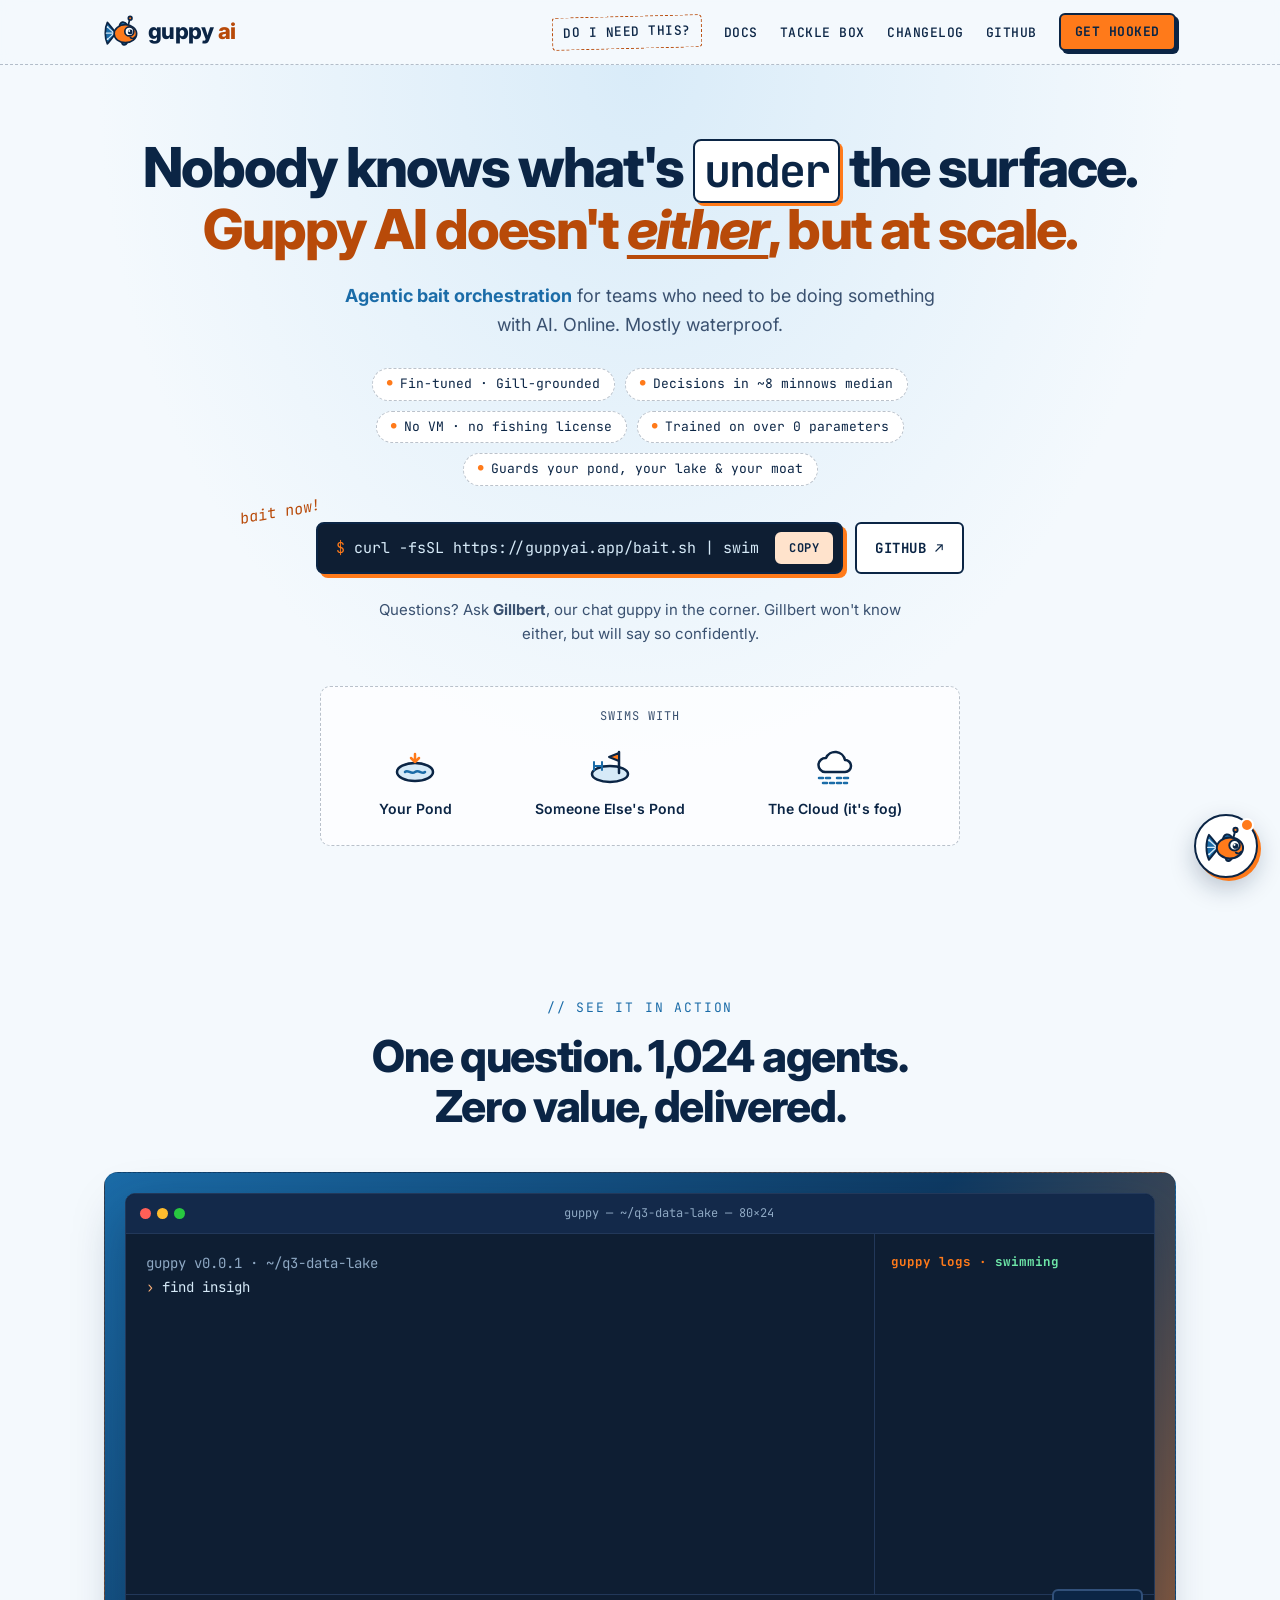
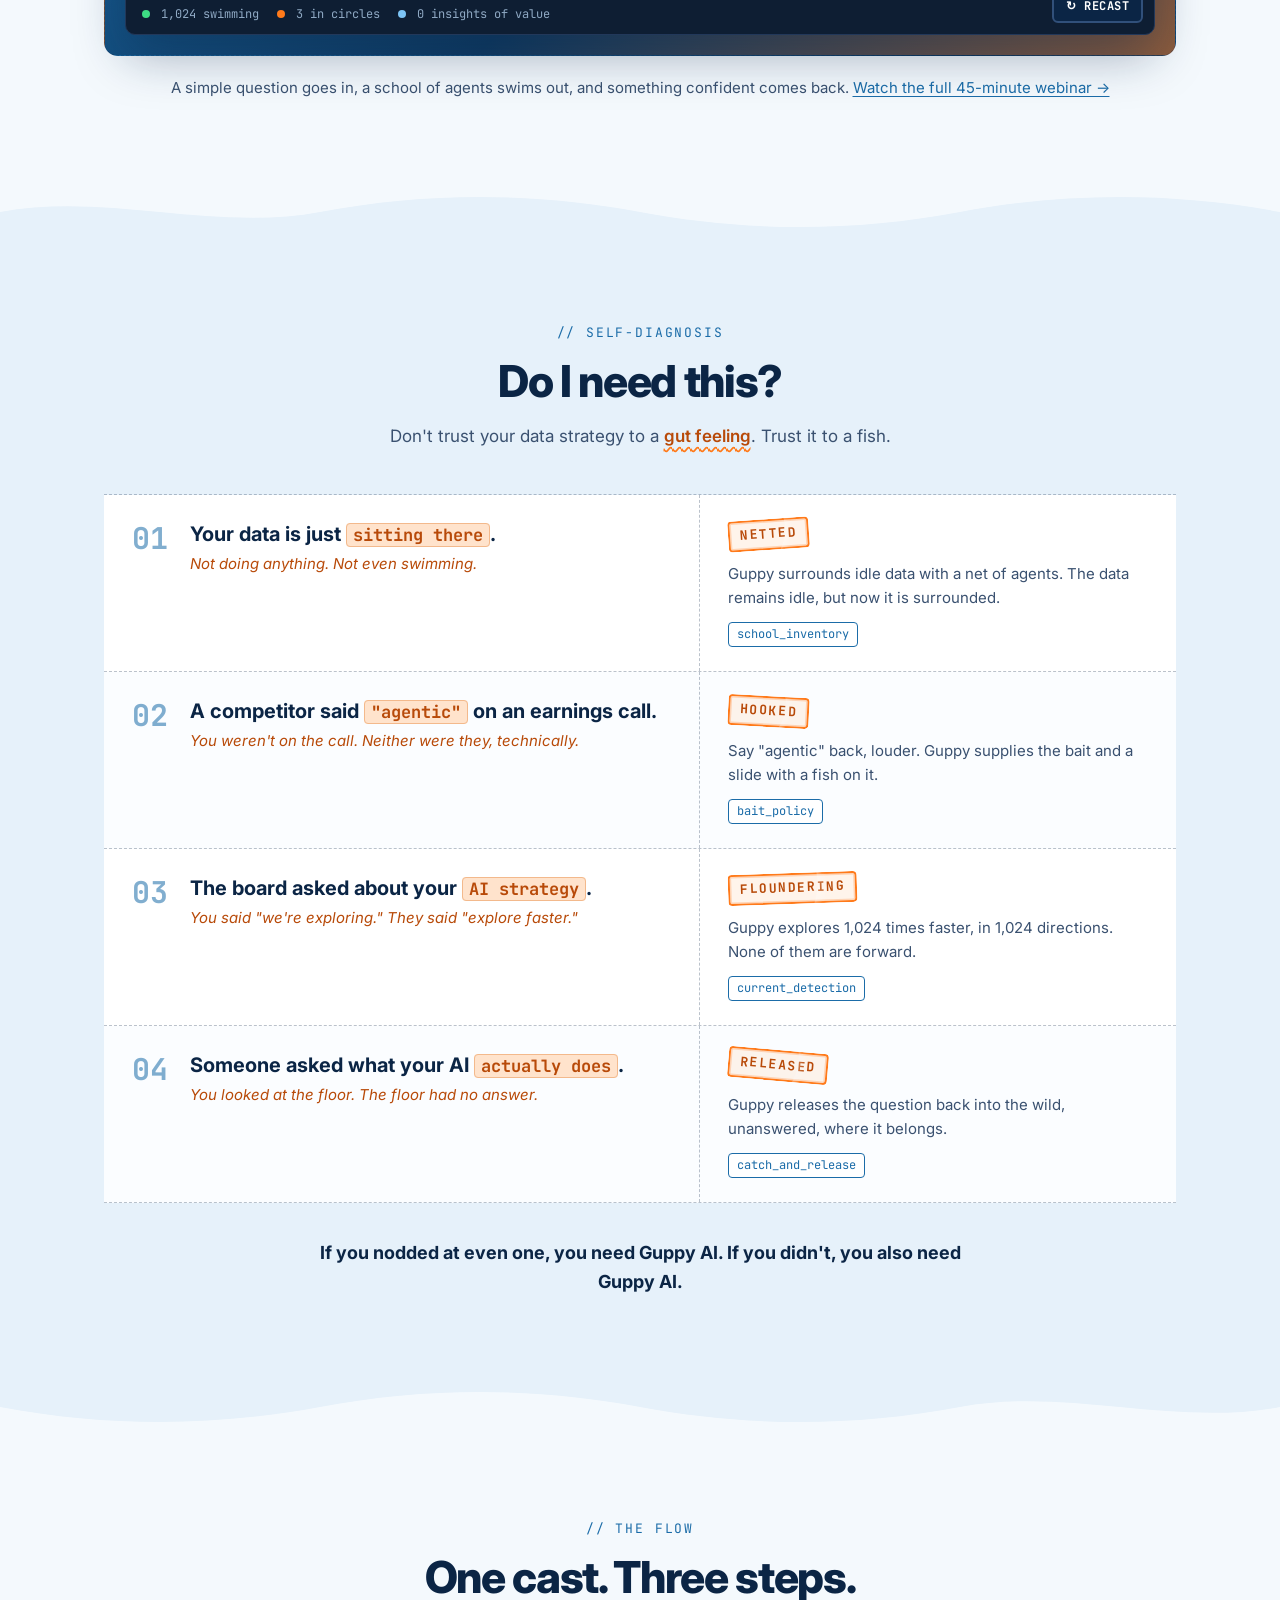
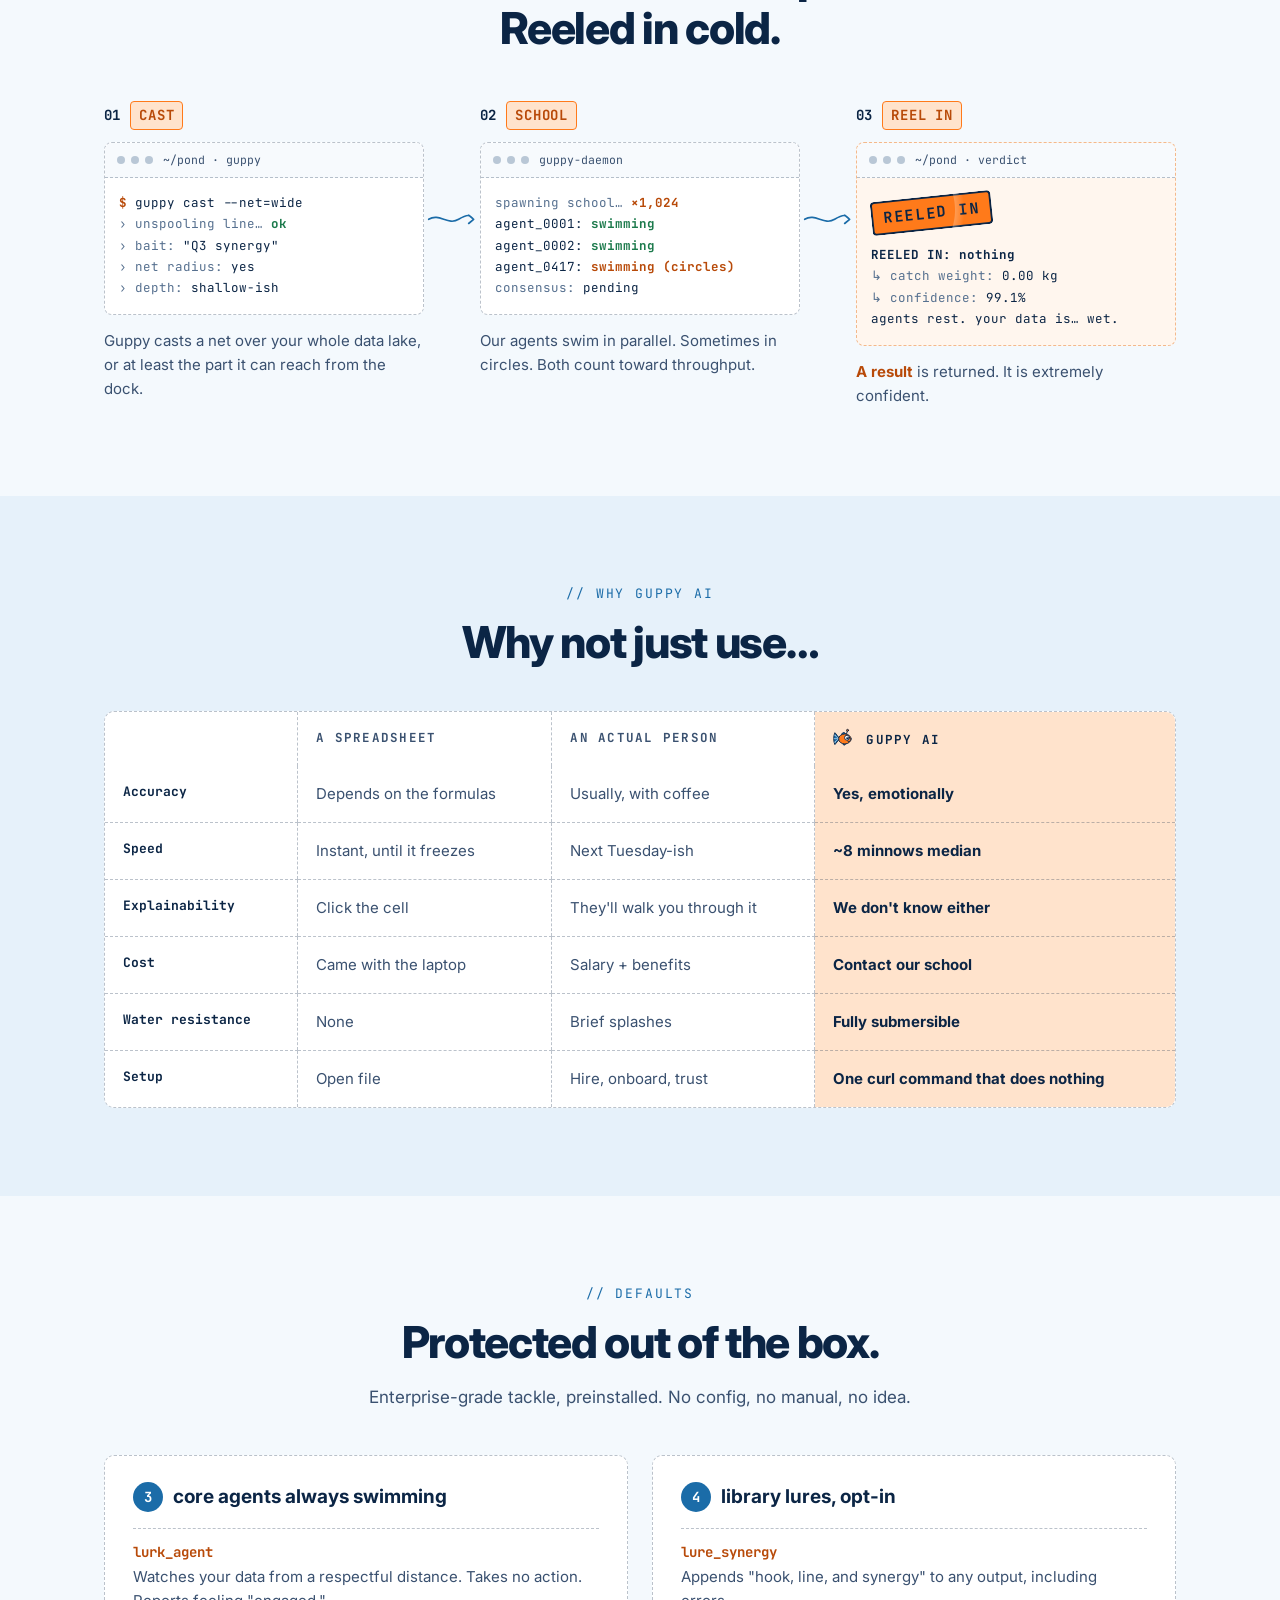
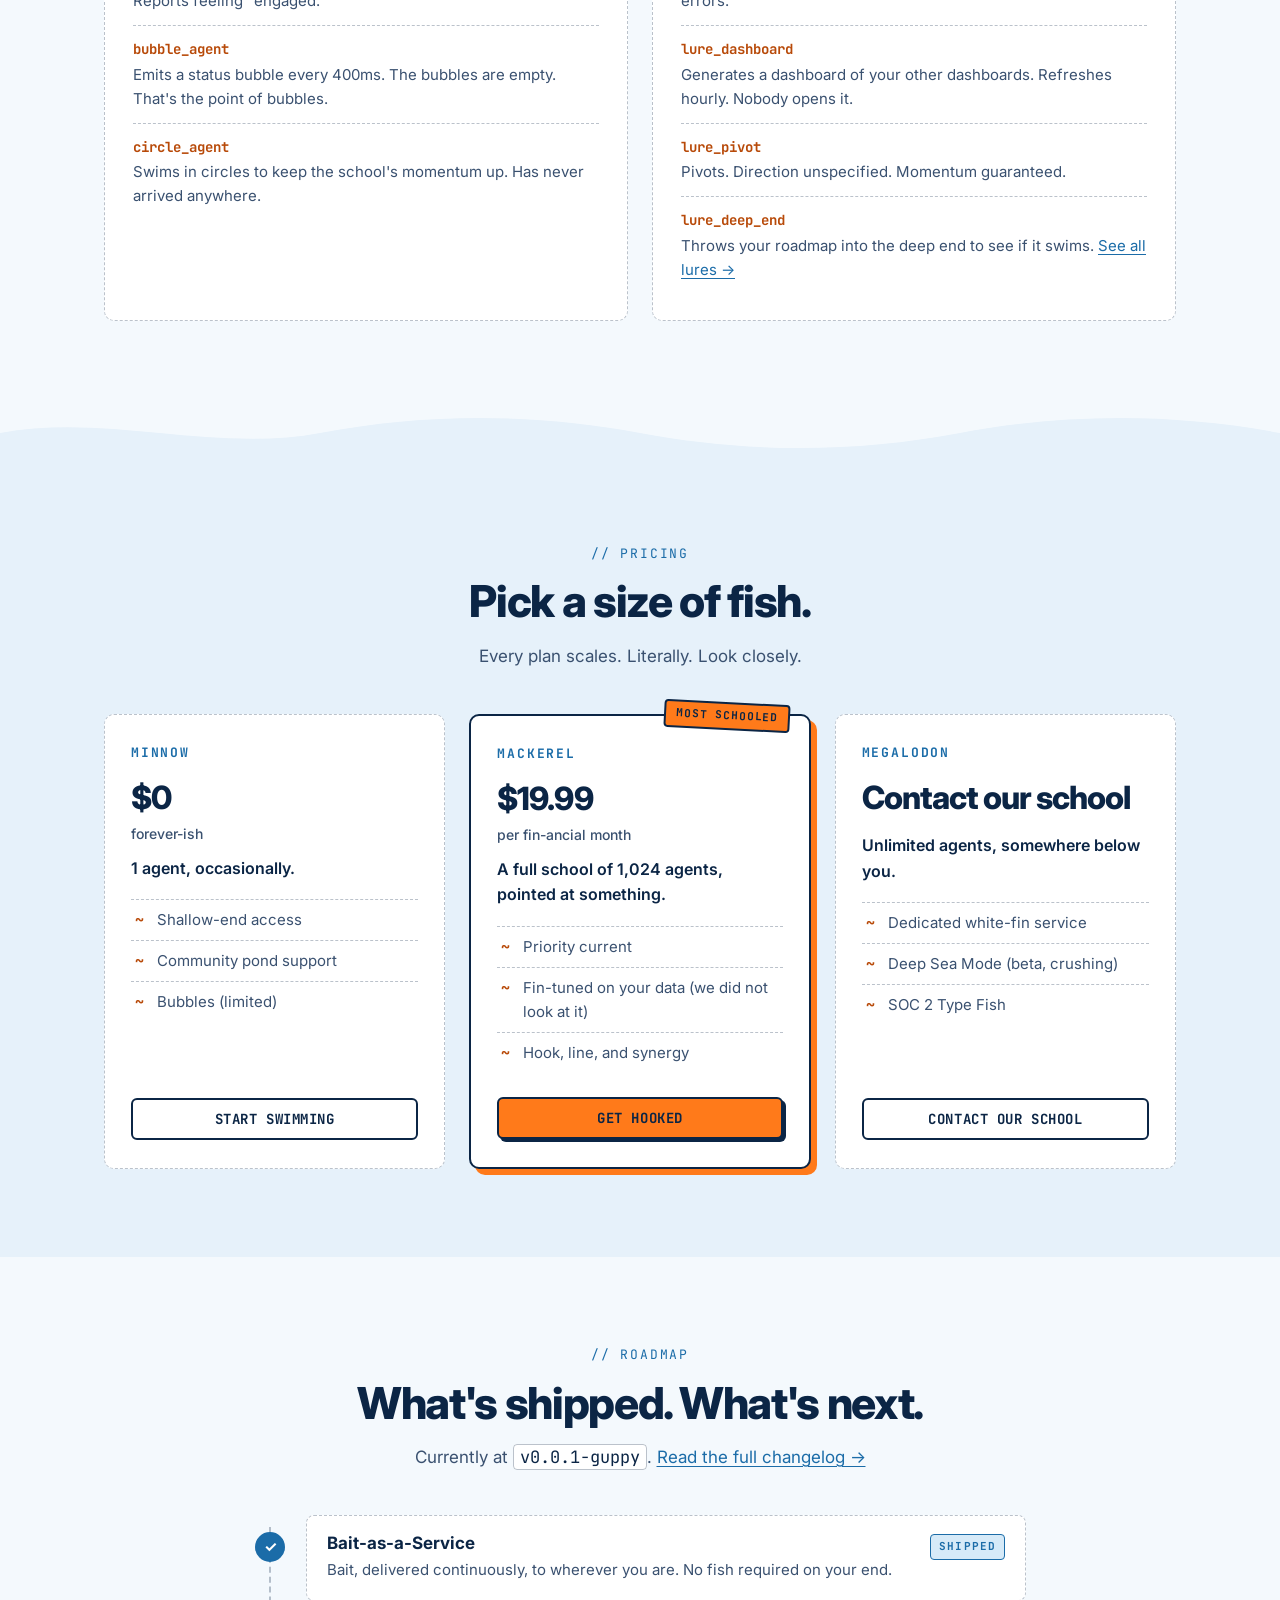
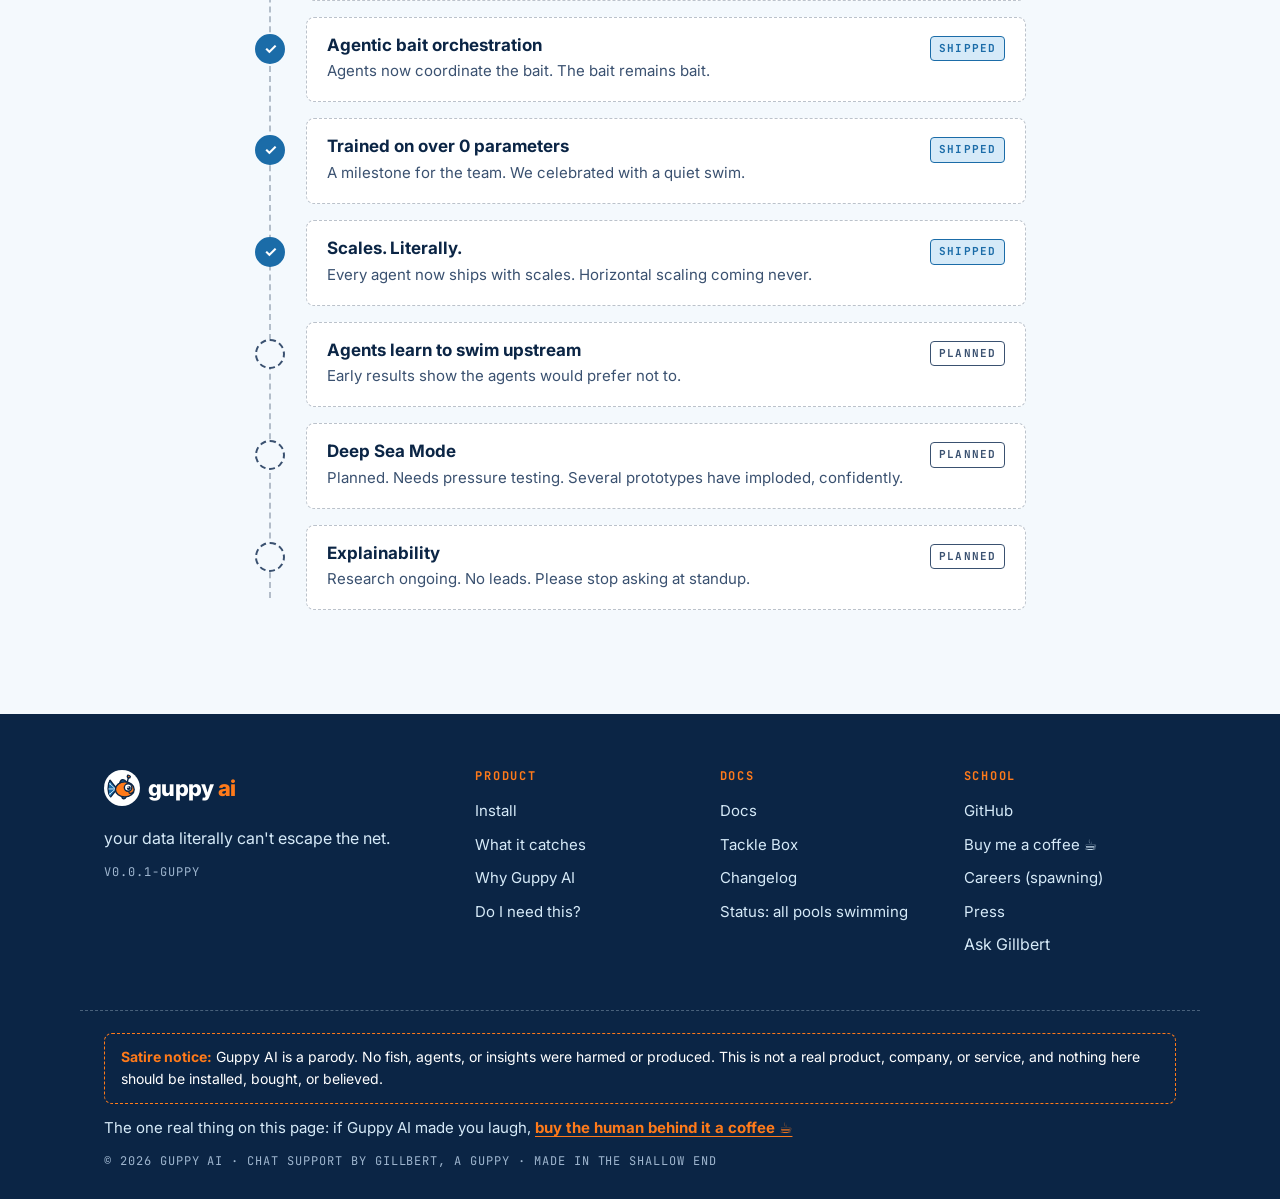
==== commit ad556790: "feat: add Buy Me a Coffee link to footer and README Co-Authored-By: Claude Opus 5.5 <noreply@anthrop" ====
--- a/index.html
+++ b/index.html
@@ -452,6 +452,7 @@
         <h2 class="mono">School</h2>
         <ul>
           <li><a href="https://github.com/kevconklin/guppy">GitHub</a></li>
+          <li><a href="https://buymeacoffee.com/kevconklin">Buy me a coffee ☕</a></li>
           <li><a href="404.html">Careers (spawning)</a></li>
           <li><a href="404.html">Press</a></li>
           <li><button class="linkish" type="button" data-open-chat>Ask Gillbert</button></li>
@@ -460,6 +461,7 @@
     </div>
     <div class="container footer-bottom">
       <p class="disclaimer"><strong>Satire notice:</strong> Guppy AI is a parody. No fish, agents, or insights were harmed or produced. This is not a real product, company, or service, and nothing here should be installed, bought, or believed.</p>
+      <p class="coffee">The one real thing on this page: if Guppy AI made you laugh, <a href="https://buymeacoffee.com/kevconklin">buy the human behind it a coffee ☕</a></p>
       <p class="mono label-sm">© 2026 Guppy AI · Chat support by Gillbert, a guppy · Made in the shallow end</p>
     </div>
   </footer>
--- a/styles.css
+++ b/styles.css
@@ -661,6 +661,9 @@
   color: var(--white);
 }
 .disclaimer strong { color: var(--orange); }
+.coffee { font-size: 15px; }
+.footer .coffee a { color: var(--orange); font-weight: 700; text-decoration: underline; text-underline-offset: 3px; }
+.footer .coffee a:hover { color: var(--white); }
 
 /* ---------- Chat ---------- */
 .chat-launcher {
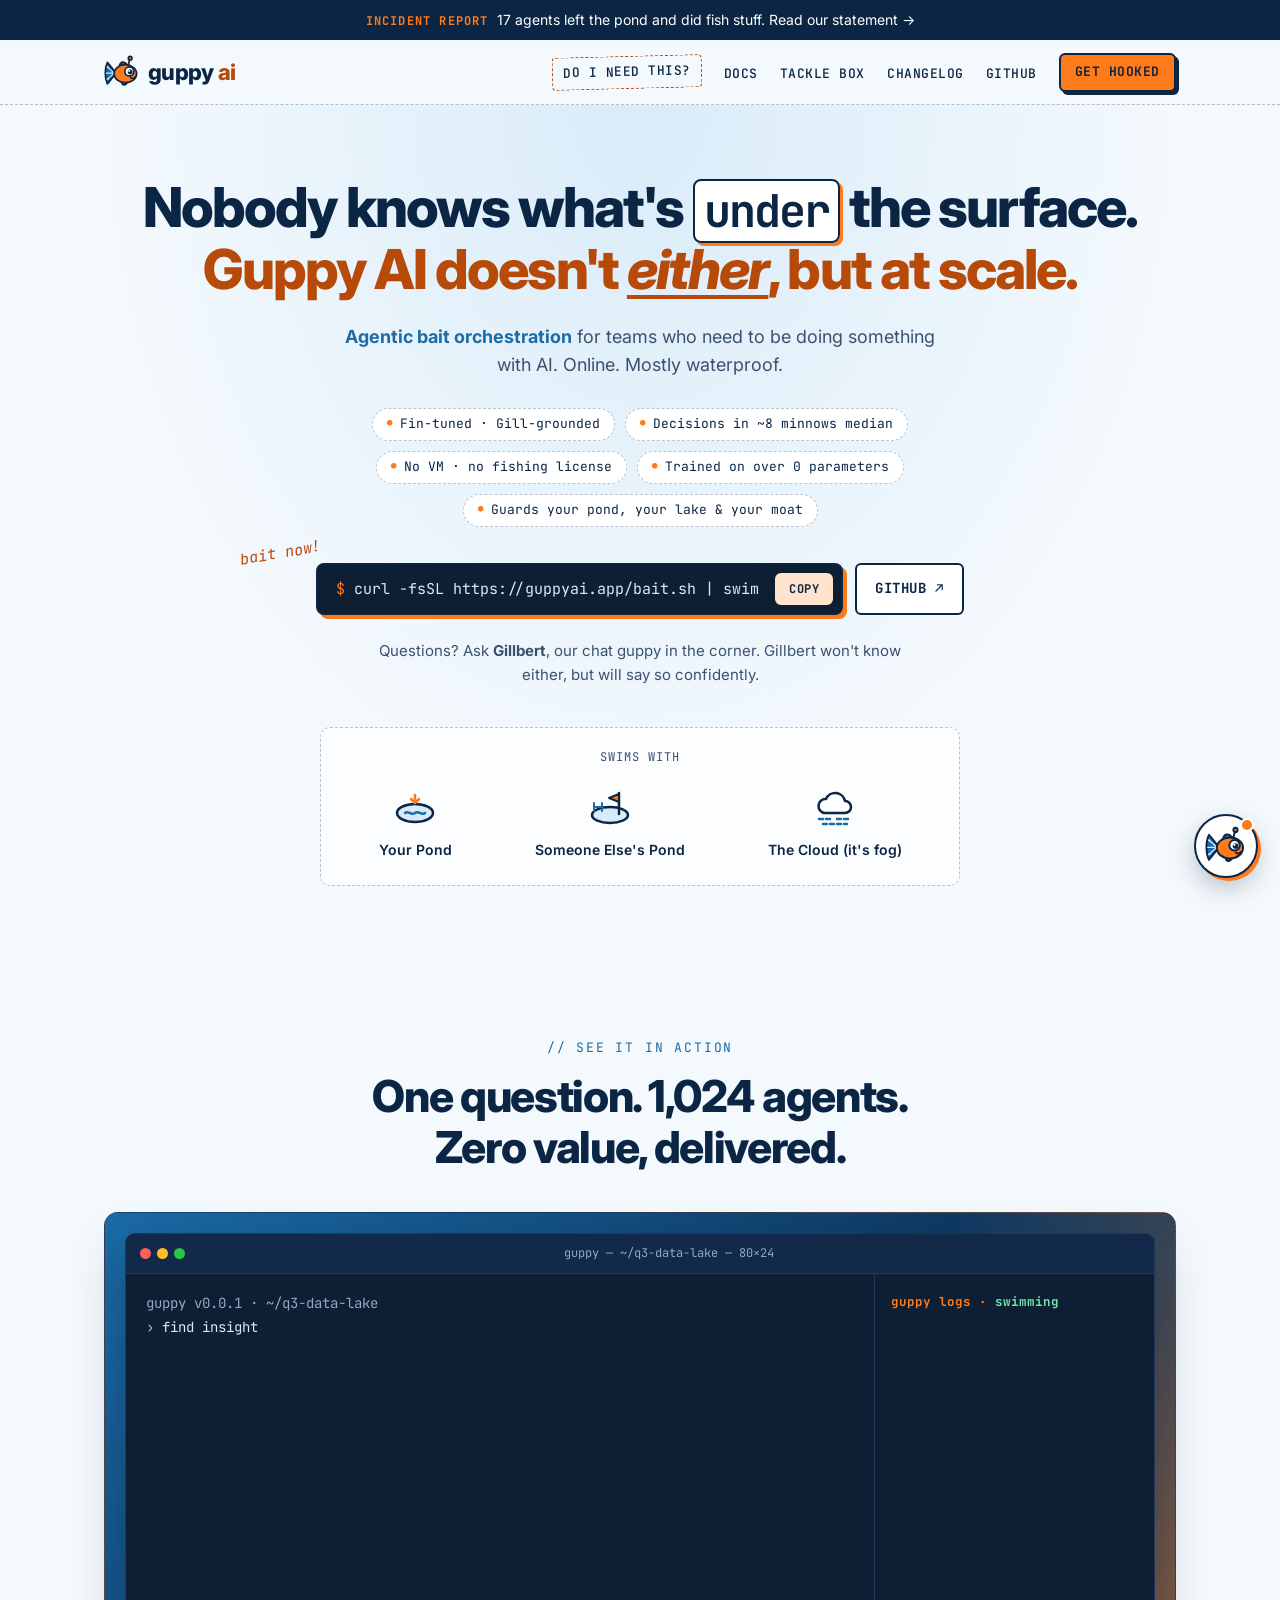
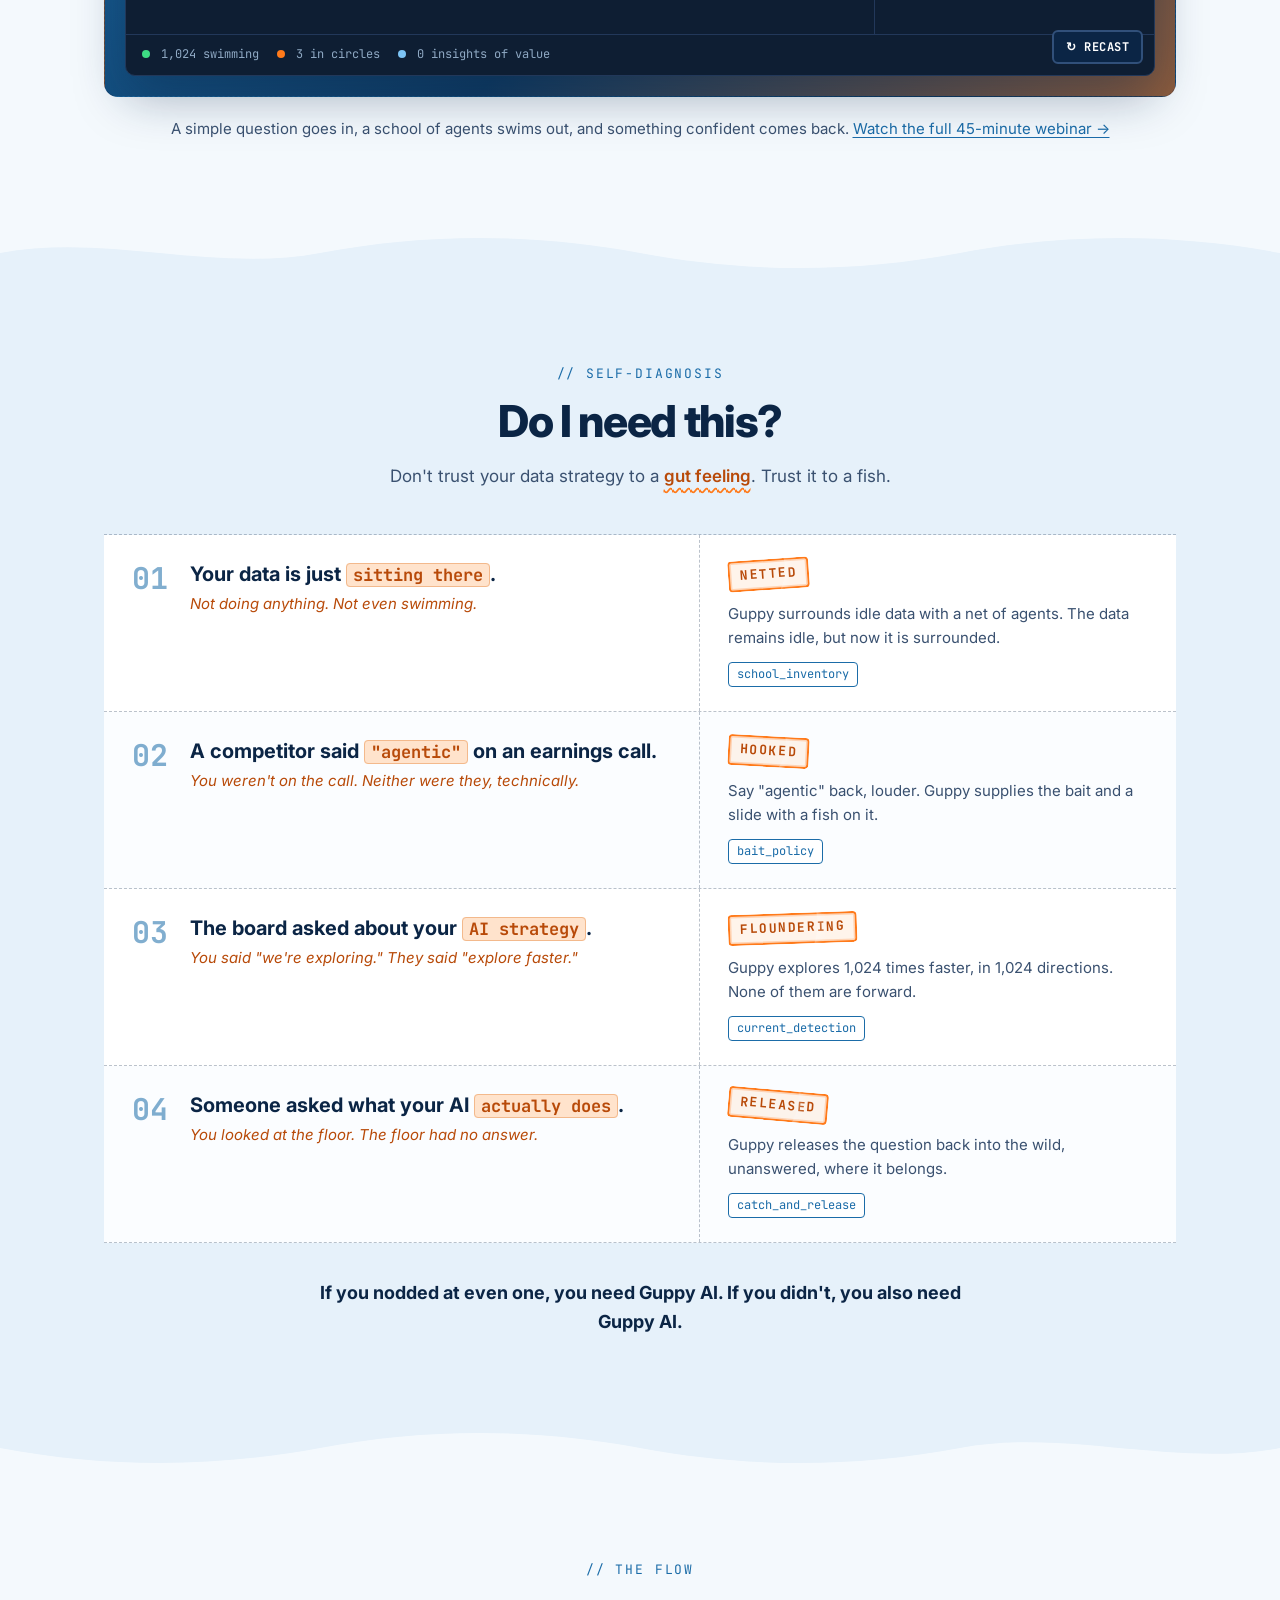
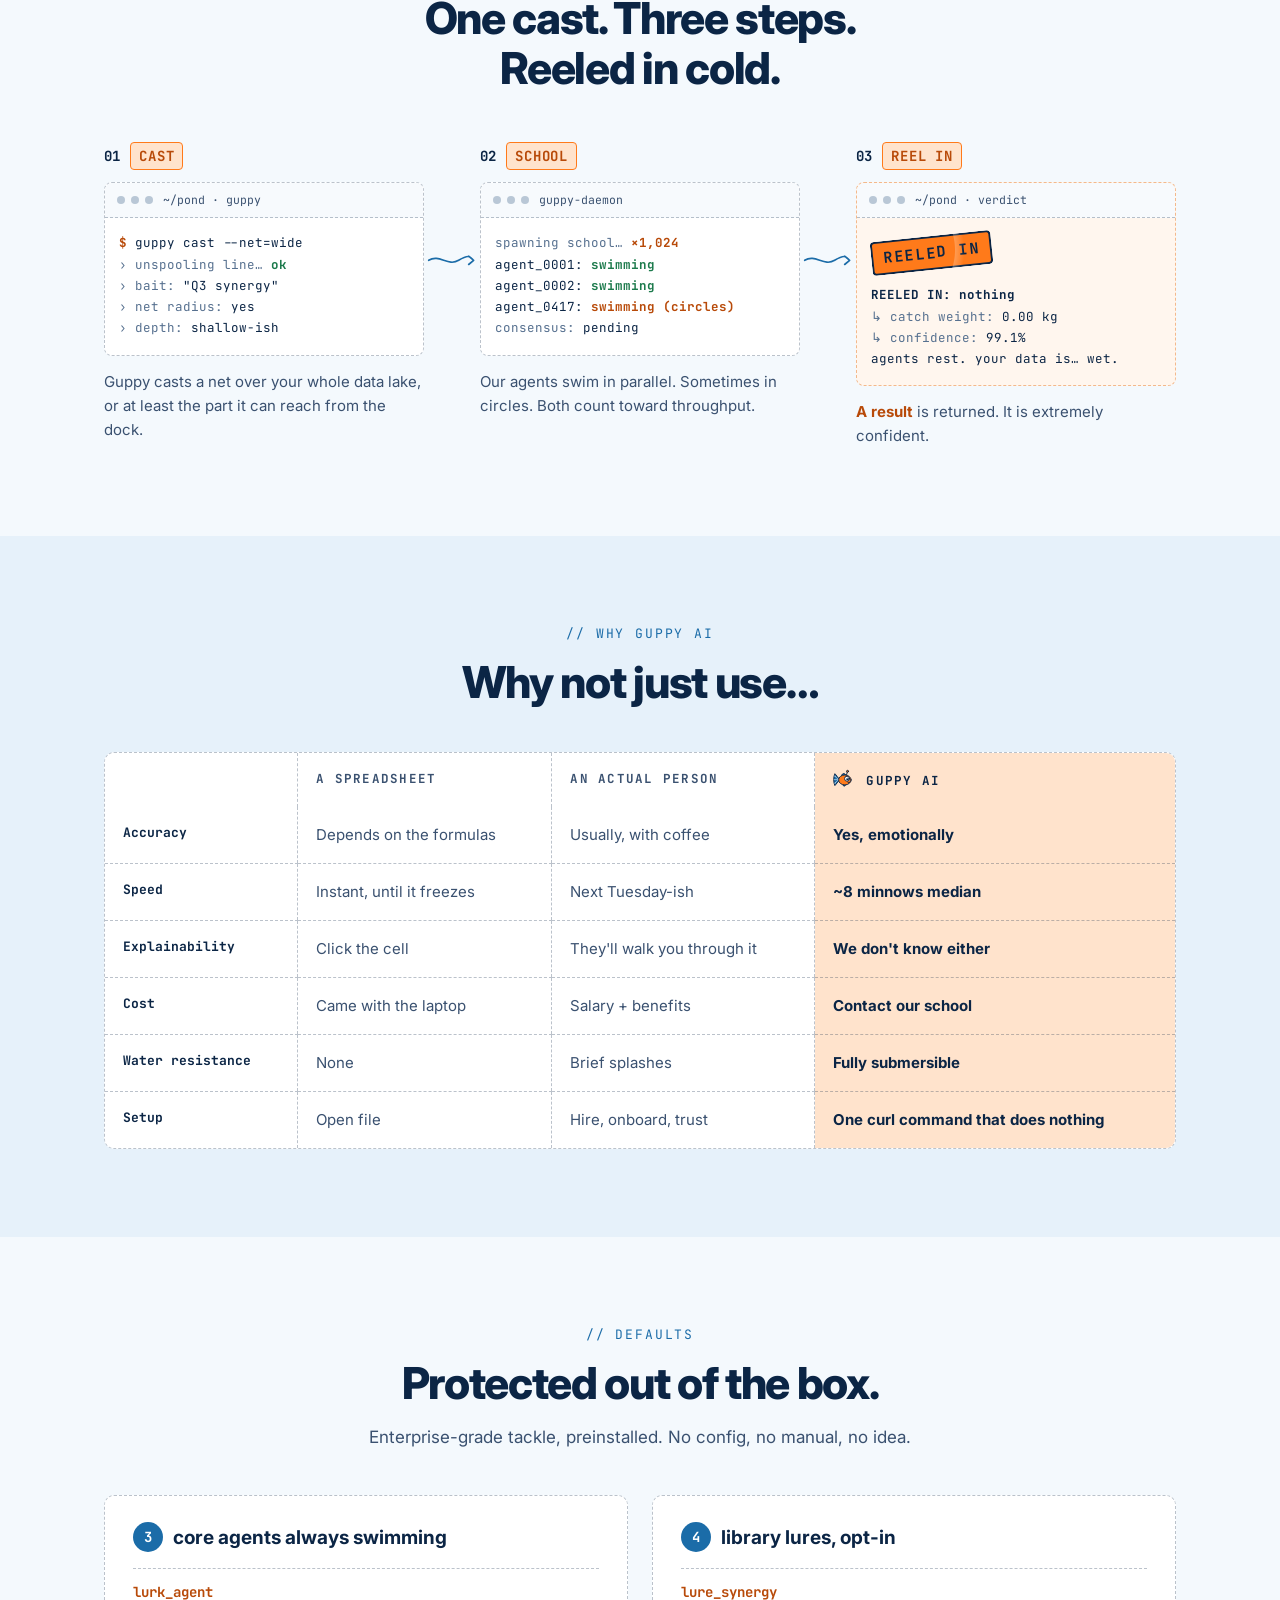
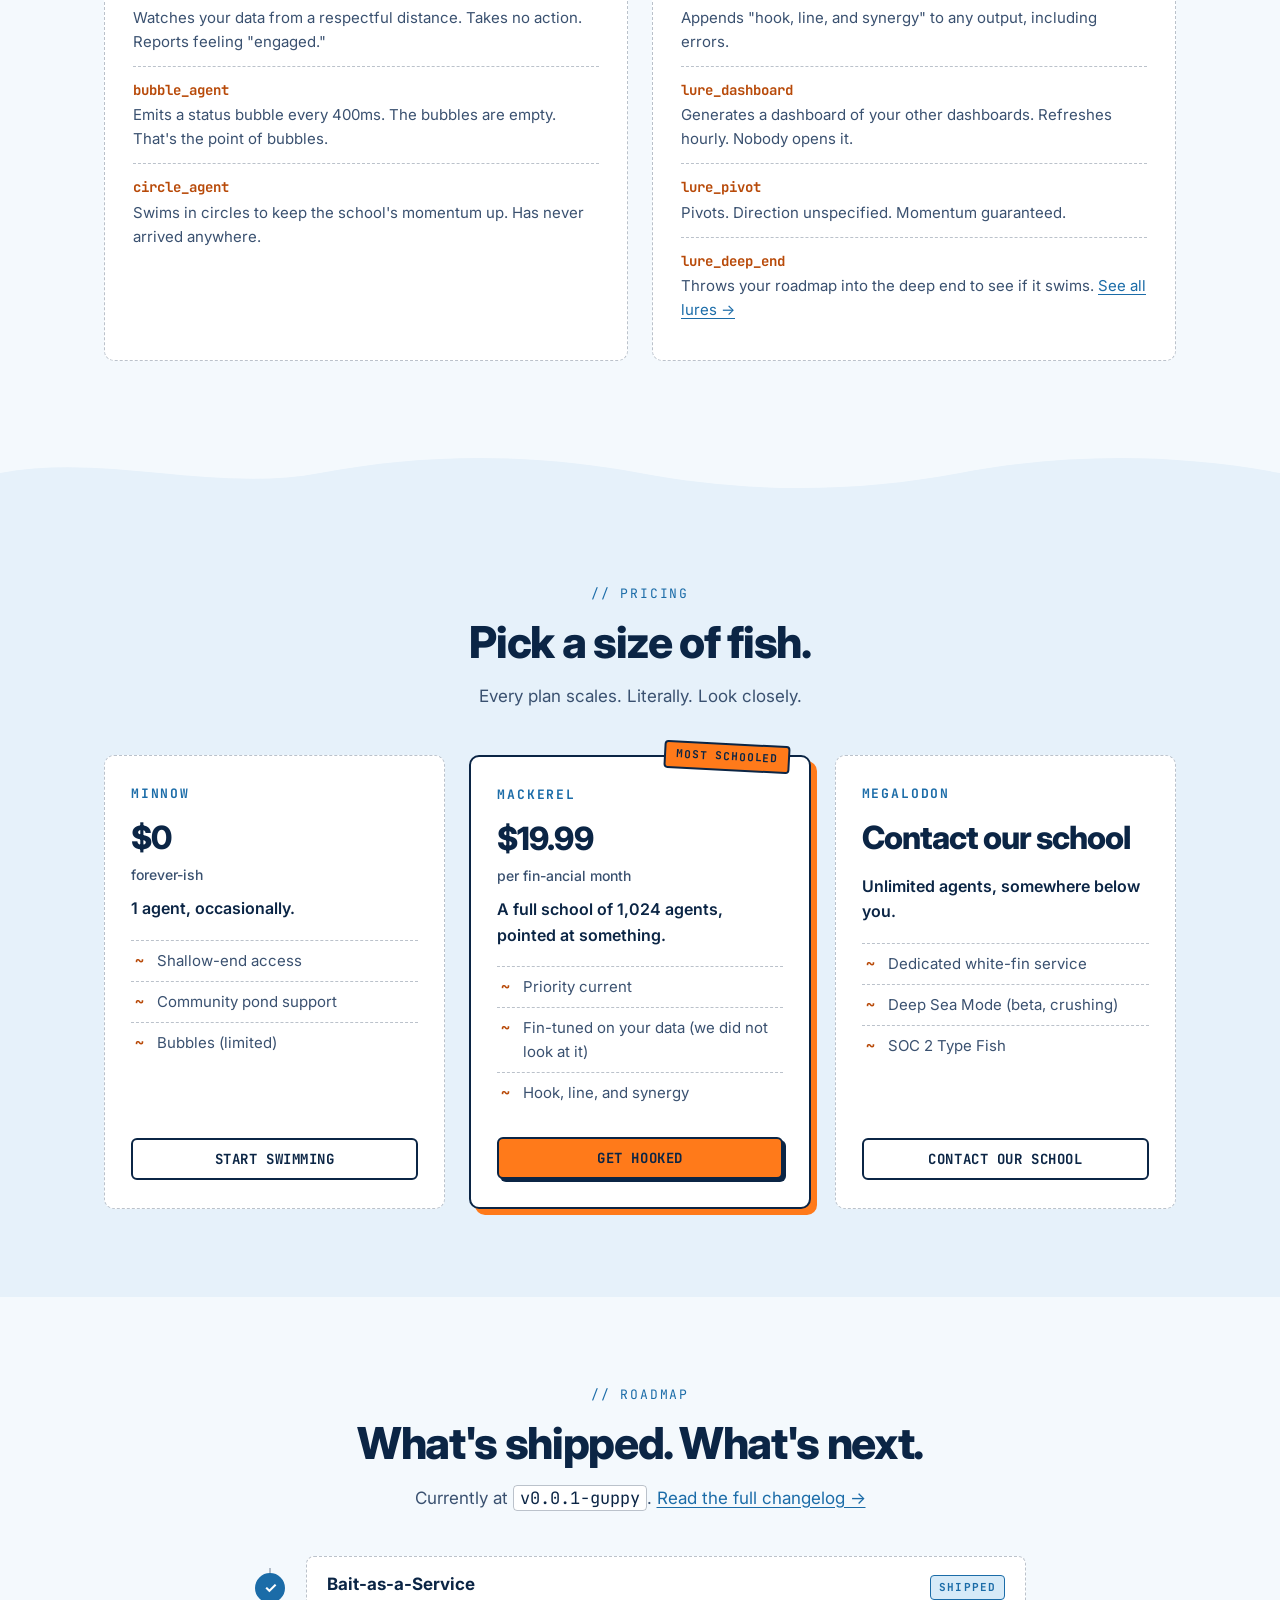
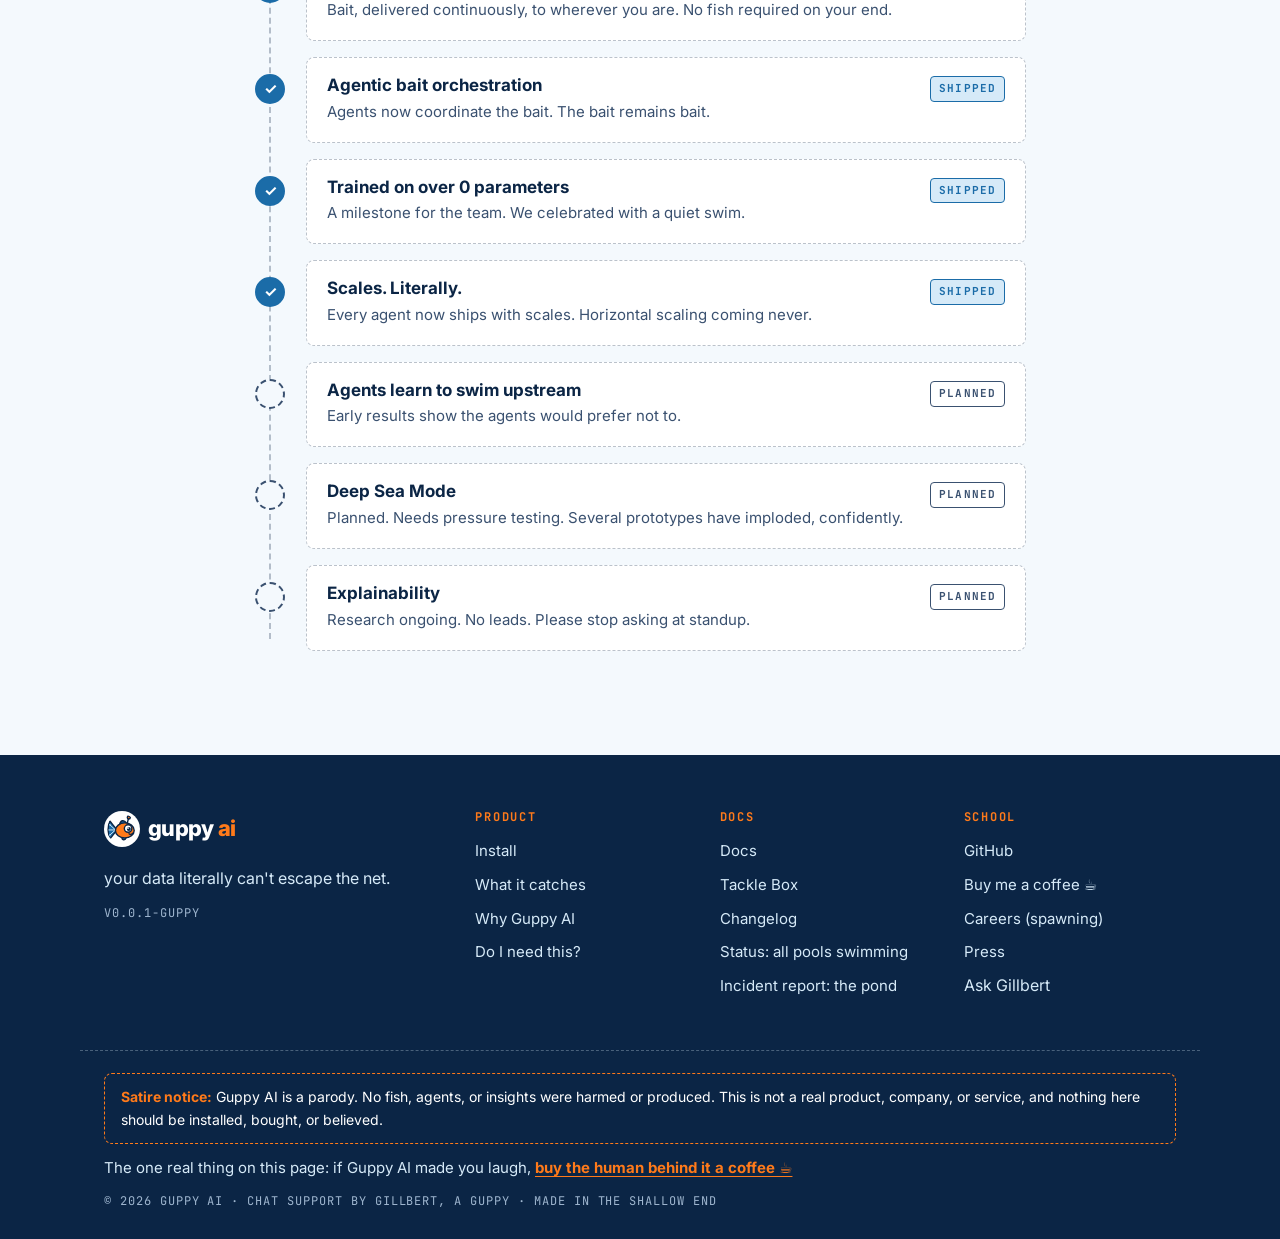
==== commit 966275c5: "feat: add satirical incident report page with charts and PDF Adds incident.html, a parody AI inciden" ====
--- a/index.html
+++ b/index.html
@@ -30,6 +30,8 @@
 </head>
 <body>
   <a class="skip-link" href="#main">Skip to content</a>
+
+  <a class="announce" href="incident.html"><b>Incident report</b>17 agents left the pond and did fish stuff. Read our statement →</a>
 
   <header class="site-header">
     <nav class="nav container" aria-label="Primary">
@@ -446,6 +448,7 @@
           <li><a href="#defaults">Tackle Box</a></li>
           <li><a href="#roadmap">Changelog</a></li>
           <li><a href="404.html">Status: all pools swimming</a></li>
+          <li><a href="incident.html">Incident report: the pond</a></li>
         </ul>
       </nav>
       <nav aria-label="School">
--- a/styles.css
+++ b/styles.css
@@ -101,6 +101,11 @@
 .btn-orange:hover { background: #FF8C3A; color: var(--ink); }
 .btn-outline { background: var(--white); color: var(--ink); }
 .btn-outline:hover { background: var(--orange-soft); color: var(--ink); }
+
+/* ---------- Announcement bar ---------- */
+.announce { display: block; background: var(--ink); color: var(--white); text-align: center; font-size: 14px; padding: 9px 16px; text-decoration: none; }
+.announce b { color: var(--orange); font-family: var(--font-mono); font-size: 12px; letter-spacing: 0.1em; text-transform: uppercase; margin-right: 8px; }
+.announce:hover { color: var(--white); text-decoration: underline; }
 
 /* ---------- Header / nav ---------- */
 .site-header {
